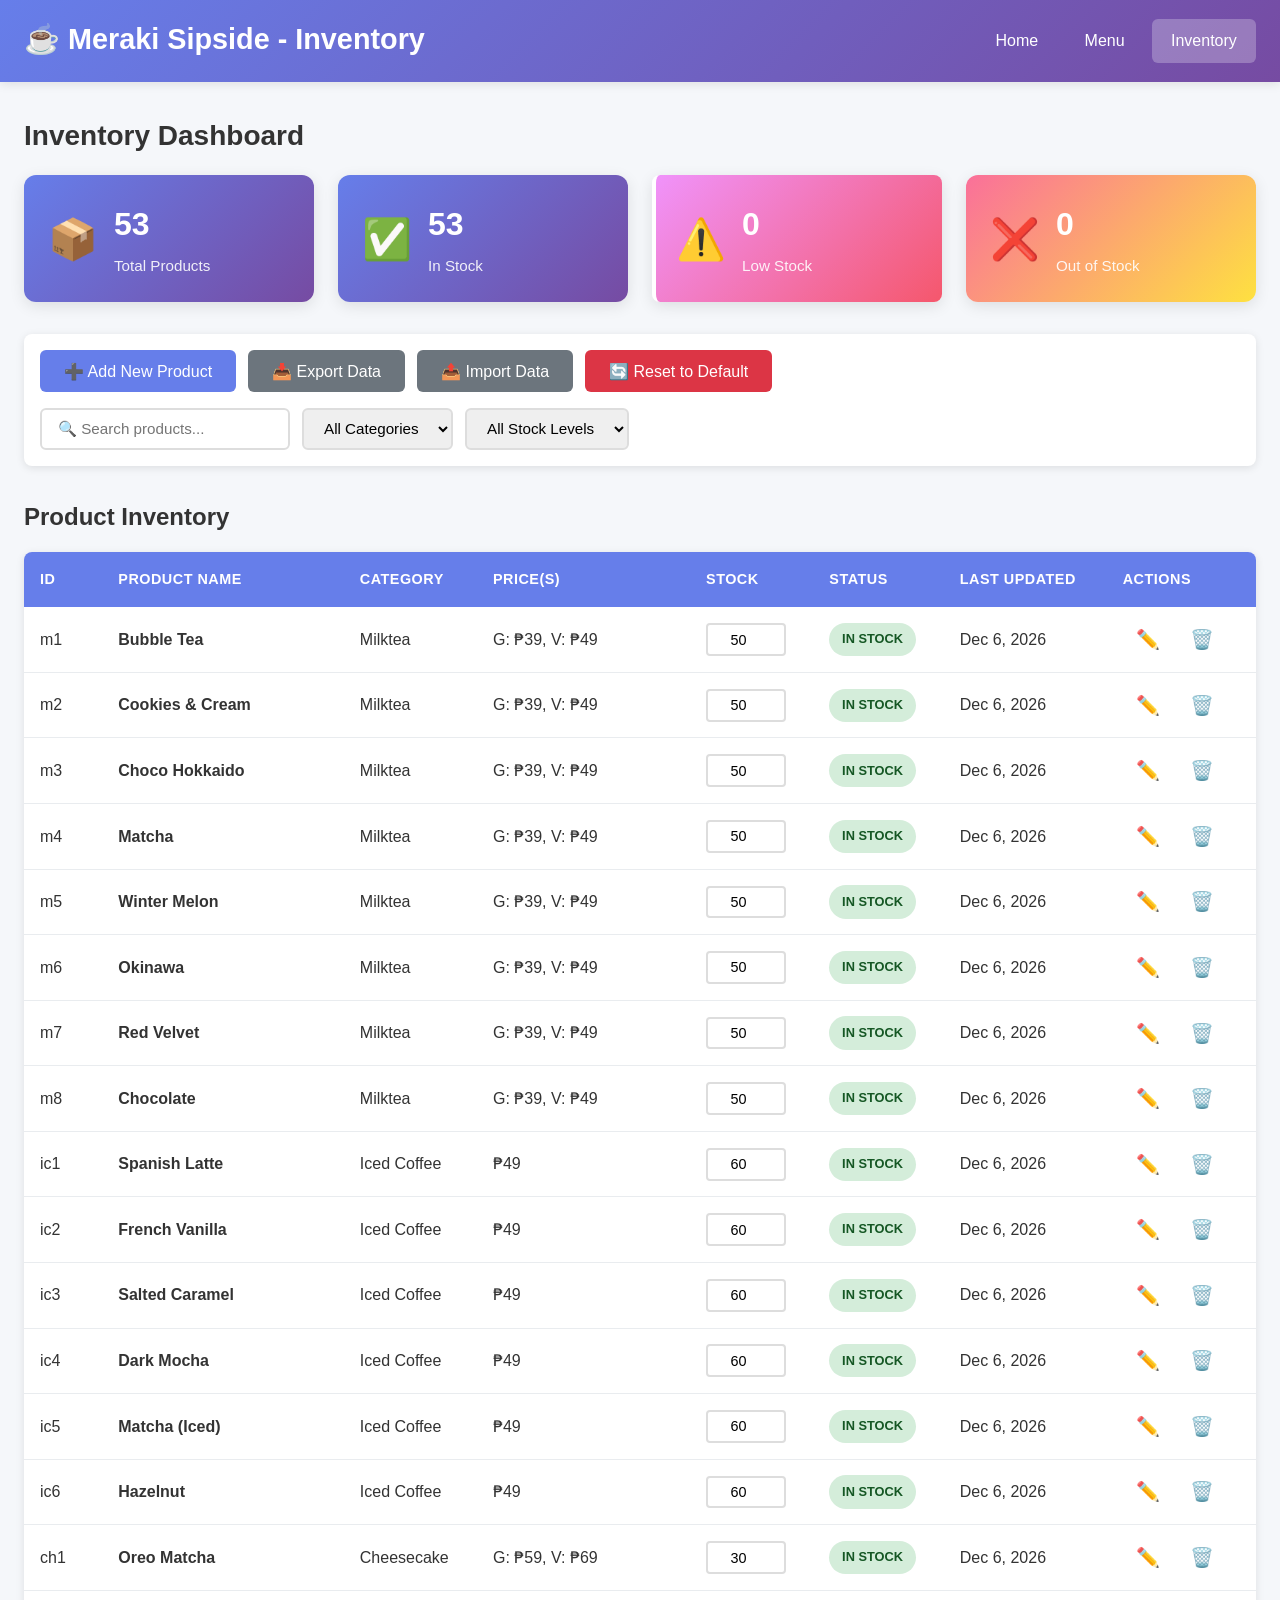
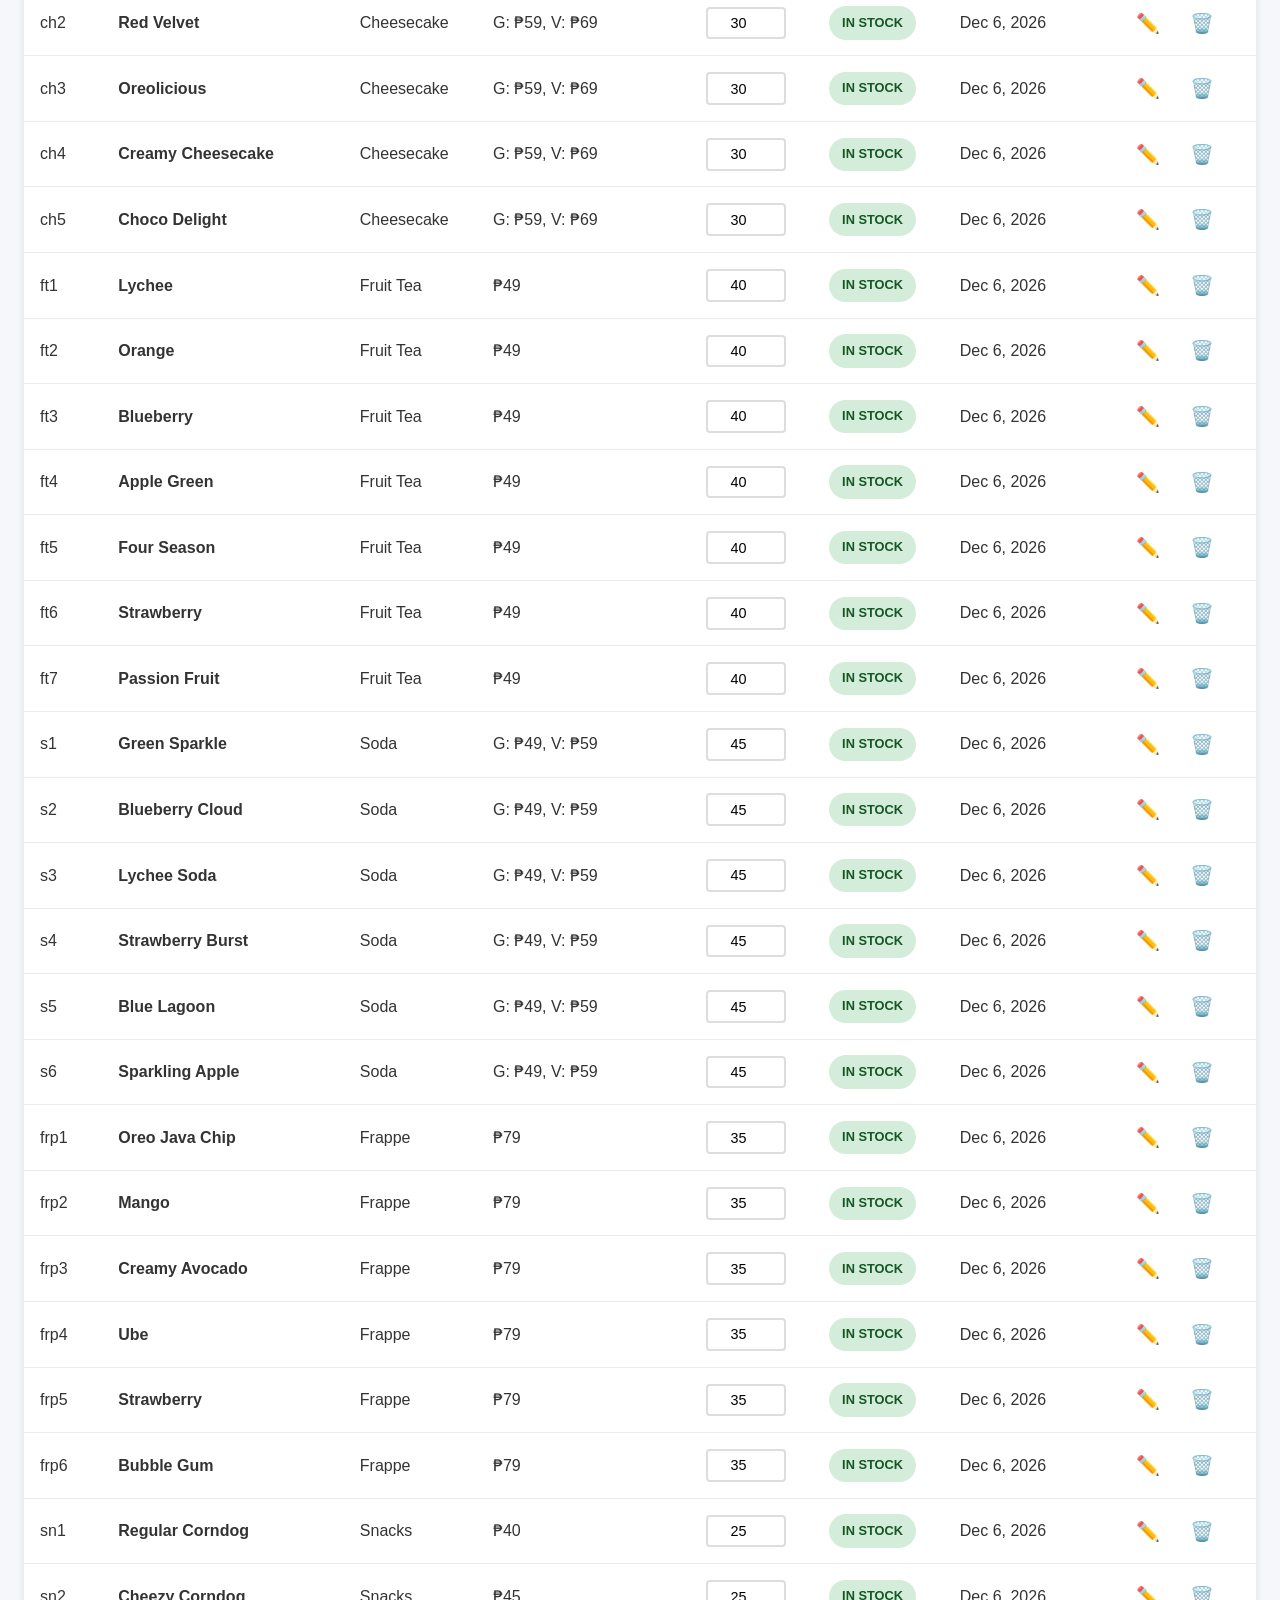
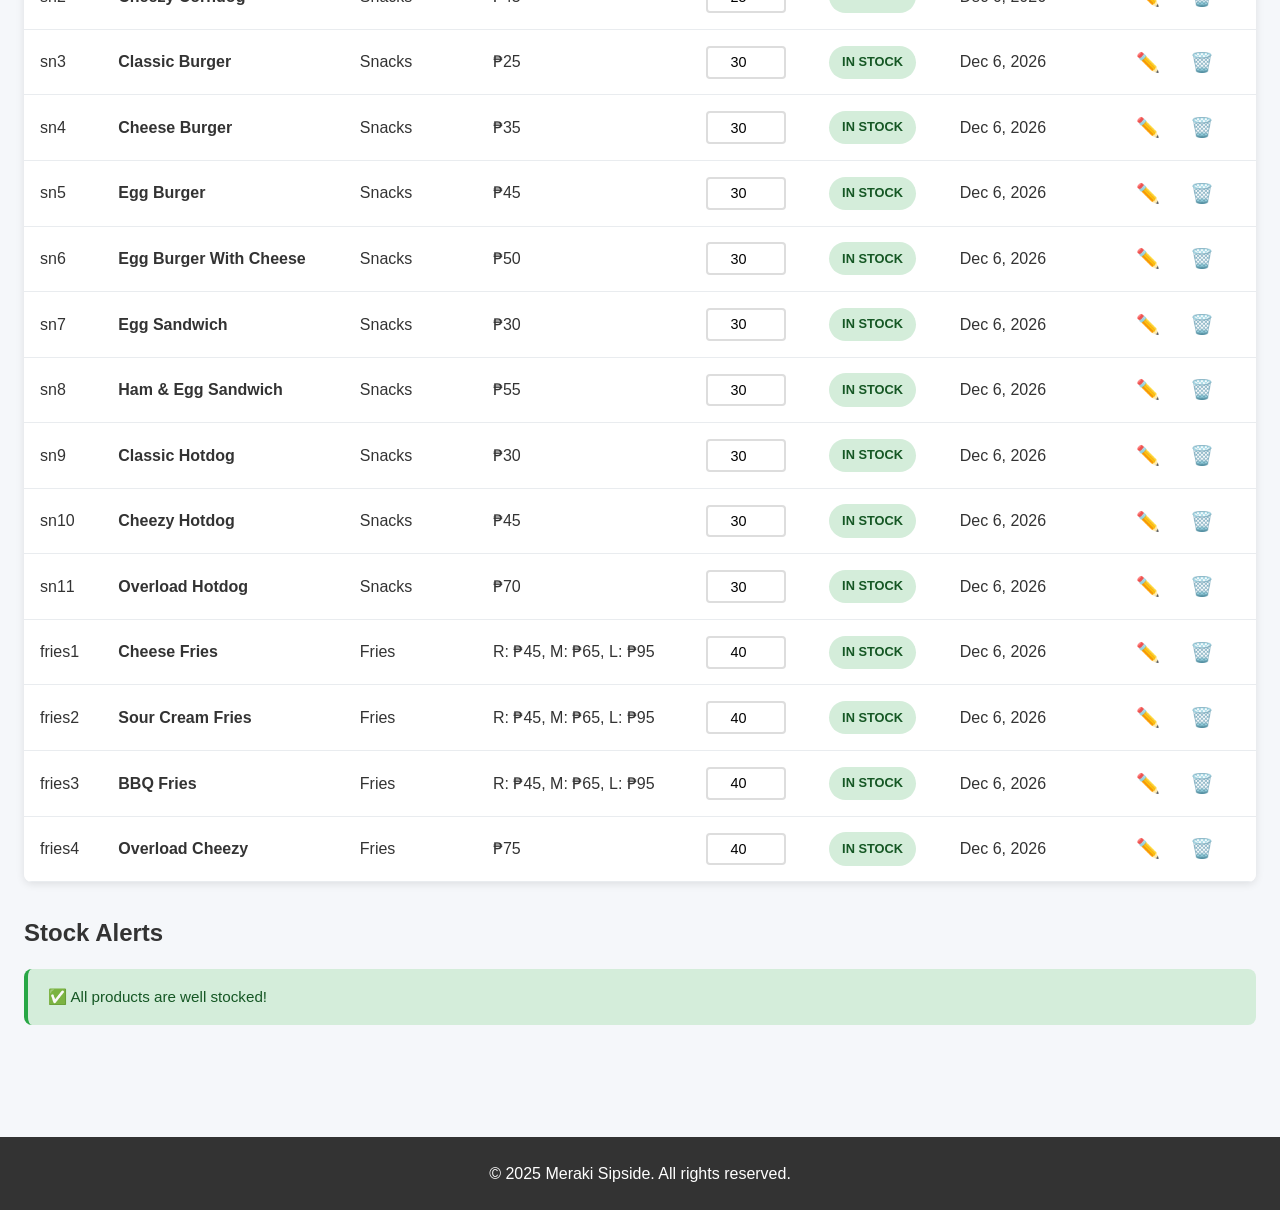
==== inventory.html @ 9d9142d4 "Initial commit: Meraki Sipside Inventory Management System" ====
<!DOCTYPE html>
<html lang="en">
<head>
    <meta charset="UTF-8">
    <meta name="viewport" content="width=device-width, initial-scale=1.0">
    <title>Inventory Management - Meraki Sipside</title>
    <link rel="stylesheet" href="styles.css">
    <script src="inventory.js" defer></script>
</head>
<body>
    <header>
        <div class="header-container">
            <div class="logo">
                <h1>☕ Meraki Sipside - Inventory</h1>
            </div>
            <nav>
                <a href="index.html" class="nav-link">Home</a>
                <a href="menu.html" class="nav-link">Menu</a>
                <a href="inventory.html" class="nav-link active">Inventory</a>
            </nav>
        </div>
    </header>

    <main class="inventory-container">
        <!-- Dashboard Section -->
        <section class="dashboard">
            <h2>Inventory Dashboard</h2>
            <div class="dashboard-cards">
                <div class="dashboard-card">
                    <div class="card-icon">📦</div>
                    <div class="card-content">
                        <h3 id="total-products">0</h3>
                        <p>Total Products</p>
                    </div>
                </div>
                <div class="dashboard-card">
                    <div class="card-icon">✅</div>
                    <div class="card-content">
                        <h3 id="in-stock-products">0</h3>
                        <p>In Stock</p>
                    </div>
                </div>
                <div class="dashboard-card alert">
                    <div class="card-icon">⚠️</div>
                    <div class="card-content">
                        <h3 id="low-stock-products">0</h3>
                        <p>Low Stock</p>
                    </div>
                </div>
                <div class="dashboard-card danger">
                    <div class="card-icon">❌</div>
                    <div class="card-content">
                        <h3 id="out-of-stock-products">0</h3>
                        <p>Out of Stock</p>
                    </div>
                </div>
            </div>
        </section>

        <!-- Controls Section -->
        <section class="controls">
            <div class="controls-left">
                <button id="btn-add-product" class="btn btn-primary">➕ Add New Product</button>
                <button id="btn-export-data" class="btn btn-secondary">📥 Export Data</button>
                <button id="btn-import-data" class="btn btn-secondary">📤 Import Data</button>
                <button id="btn-reset-data" class="btn btn-danger">🔄 Reset to Default</button>
            </div>
            <div class="controls-right">
                <input type="text" id="search-inventory" placeholder="🔍 Search products..." class="search-input">
                <select id="filter-category" class="filter-select">
                    <option value="all">All Categories</option>
                    <option value="Milktea">Milktea</option>
                    <option value="Iced Coffee">Iced Coffee</option>
                    <option value="Cheesecake">Cheesecake</option>
                    <option value="Fruit Tea">Fruit Tea</option>
                    <option value="Soda">Soda</option>
                    <option value="Frappe">Frappe</option>
                    <option value="Snacks">Snacks</option>
                    <option value="Fries">Fries</option>
                </select>
                <select id="filter-stock" class="filter-select">
                    <option value="all">All Stock Levels</option>
                    <option value="in-stock">In Stock</option>
                    <option value="low-stock">Low Stock</option>
                    <option value="out-of-stock">Out of Stock</option>
                </select>
            </div>
        </section>

        <!-- Inventory Table Section -->
        <section class="inventory-section">
            <h2>Product Inventory</h2>
            <div class="table-container">
                <table id="inventory-table" class="inventory-table">
                    <thead>
                        <tr>
                            <th>ID</th>
                            <th>Product Name</th>
                            <th>Category</th>
                            <th>Price(s)</th>
                            <th>Stock</th>
                            <th>Status</th>
                            <th>Last Updated</th>
                            <th>Actions</th>
                        </tr>
                    </thead>
                    <tbody id="inventory-tbody">
                        <!-- Rows will be dynamically generated -->
                    </tbody>
                </table>
            </div>
        </section>

        <!-- Add/Edit Product Modal -->
        <div id="product-modal" class="modal">
            <div class="modal-content">
                <div class="modal-header">
                    <h2 id="modal-title">Add New Product</h2>
                    <button class="modal-close" id="modal-close">&times;</button>
                </div>
                <form id="product-form" class="product-form">
                    <input type="hidden" id="form-product-id">
                    
                    <div class="form-group">
                        <label for="form-product-name">Product Name *</label>
                        <input type="text" id="form-product-name" required placeholder="e.g., Bubble Tea">
                    </div>

                    <div class="form-group">
                        <label for="form-product-category">Category *</label>
                        <select id="form-product-category" required>
                            <option value="">Select Category</option>
                            <option value="Milktea">Milktea</option>
                            <option value="Iced Coffee">Iced Coffee</option>
                            <option value="Cheesecake">Cheesecake</option>
                            <option value="Fruit Tea">Fruit Tea</option>
                            <option value="Soda">Soda</option>
                            <option value="Frappe">Frappe</option>
                            <option value="Snacks">Snacks</option>
                            <option value="Fries">Fries</option>
                        </select>
                    </div>

                    <div class="form-group">
                        <label for="form-product-description">Description</label>
                        <textarea id="form-product-description" rows="3" placeholder="Product description..."></textarea>
                    </div>

                    <div class="form-group">
                        <label>
                            <input type="checkbox" id="form-has-sizes"> 
                            Product has multiple sizes
                        </label>
                    </div>

                    <!-- Single Price -->
                    <div id="single-price-section" class="form-group">
                        <label for="form-product-price">Price (₱) *</label>
                        <input type="number" id="form-product-price" min="0" step="0.01" placeholder="49.00">
                    </div>

                    <!-- Multiple Sizes/Prices -->
                    <div id="sizes-section" style="display: none;">
                        <div class="form-group">
                            <label>Size Variants and Prices</label>
                            <div id="sizes-container">
                                <!-- Size inputs will be added dynamically -->
                            </div>
                            <button type="button" id="btn-add-size" class="btn btn-small">+ Add Size</button>
                        </div>
                    </div>

                    <div class="form-group">
                        <label for="form-product-stock">Stock Quantity *</label>
                        <input type="number" id="form-product-stock" min="0" required placeholder="100">
                    </div>

                    <div class="form-group">
                        <label for="form-product-low-stock">Low Stock Threshold</label>
                        <input type="number" id="form-product-low-stock" min="0" value="10" placeholder="10">
                    </div>

                    <div class="form-actions">
                        <button type="button" class="btn btn-secondary" id="btn-cancel-form">Cancel</button>
                        <button type="submit" class="btn btn-primary">Save Product</button>
                    </div>
                </form>
            </div>
        </div>

        <!-- Stock Alert Section -->
        <section class="alerts-section">
            <h2>Stock Alerts</h2>
            <div id="alerts-container" class="alerts-container">
                <!-- Alerts will be dynamically generated -->
            </div>
        </section>

    </main>

    <footer>
        <p>&copy; 2025 Meraki Sipside. All rights reserved.</p>
    </footer>
</body>
</html>
---- styles.css ----
/* Meraki Sipside - Main Styles */

* {
    margin: 0;
    padding: 0;
    box-sizing: border-box;
}

body {
    font-family: 'Segoe UI', Tahoma, Geneva, Verdana, sans-serif;
    line-height: 1.6;
    color: #333;
    background: #f5f7fa;
}

/* Header Styles */
header {
    background: linear-gradient(135deg, #667eea 0%, #764ba2 100%);
    color: white;
    padding: 1rem 0;
    box-shadow: 0 2px 10px rgba(0,0,0,0.1);
}

.header-container {
    max-width: 1400px;
    margin: 0 auto;
    padding: 0 1.5rem;
    display: flex;
    justify-content: space-between;
    align-items: center;
    flex-wrap: wrap;
    gap: 1rem;
}

.logo h1 {
    font-size: 1.8rem;
    margin-bottom: 0.25rem;
}

.logo p {
    font-size: 0.9rem;
    opacity: 0.9;
}

nav {
    display: flex;
    gap: 0.5rem;
}

.nav-link {
    color: white;
    text-decoration: none;
    padding: 0.6rem 1.2rem;
    border-radius: 6px;
    transition: background 0.2s;
    font-weight: 500;
}

.nav-link:hover {
    background: rgba(255,255,255,0.15);
}

.nav-link.active {
    background: rgba(255,255,255,0.25);
}

/* Landing Page Styles */
.landing-container {
    max-width: 1400px;
    margin: 0 auto;
    padding: 2rem 1.5rem;
}

.hero {
    text-align: center;
    padding: 3rem 1rem;
    background: white;
    border-radius: 12px;
    box-shadow: 0 2px 10px rgba(0,0,0,0.1);
    margin-bottom: 3rem;
}

.hero h2 {
    font-size: 2.5rem;
    color: #667eea;
    margin-bottom: 1rem;
}

.hero p {
    font-size: 1.2rem;
    color: #666;
}

.features {
    display: grid;
    grid-template-columns: repeat(auto-fit, minmax(300px, 1fr));
    gap: 2rem;
    margin-bottom: 3rem;
}

.feature-card {
    background: white;
    padding: 2rem;
    border-radius: 12px;
    box-shadow: 0 2px 10px rgba(0,0,0,0.1);
    text-align: center;
    transition: transform 0.2s, box-shadow 0.2s;
}

.feature-card:hover {
    transform: translateY(-5px);
    box-shadow: 0 5px 20px rgba(0,0,0,0.15);
}

.feature-icon {
    font-size: 3rem;
    margin-bottom: 1rem;
}

.feature-card h3 {
    font-size: 1.5rem;
    color: #333;
    margin-bottom: 1rem;
}

.feature-card p {
    color: #666;
    margin-bottom: 1.5rem;
}

.info-section {
    background: white;
    padding: 3rem 2rem;
    border-radius: 12px;
    box-shadow: 0 2px 10px rgba(0,0,0,0.1);
}

.info-section h2 {
    text-align: center;
    font-size: 2rem;
    color: #333;
    margin-bottom: 2rem;
}

.info-grid {
    display: grid;
    grid-template-columns: repeat(auto-fit, minmax(250px, 1fr));
    gap: 2rem;
}

.info-item {
    text-align: center;
}

.info-item h4 {
    font-size: 1.2rem;
    color: #667eea;
    margin-bottom: 0.5rem;
}

.info-item p {
    color: #666;
}

/* Button Styles */
.btn {
    display: inline-block;
    padding: 0.7rem 1.5rem;
    border: none;
    border-radius: 6px;
    font-size: 1rem;
    font-weight: 500;
    cursor: pointer;
    transition: all 0.2s;
    text-decoration: none;
    text-align: center;
}

.btn-primary {
    background: #667eea;
    color: white;
}

.btn-primary:hover {
    background: #5568d3;
    transform: translateY(-2px);
}

.btn-secondary {
    background: #6c757d;
    color: white;
}

.btn-secondary:hover {
    background: #5a6268;
}

.btn-danger {
    background: #dc3545;
    color: white;
}

.btn-danger:hover {
    background: #c82333;
}

.btn-small {
    padding: 0.4rem 0.8rem;
    font-size: 0.85rem;
}

/* Inventory Page Styles */
.inventory-container {
    max-width: 1400px;
    margin: 0 auto;
    padding: 2rem 1.5rem;
}

/* Dashboard Section */
.dashboard {
    margin-bottom: 2rem;
}

.dashboard h2 {
    margin-bottom: 1rem;
    color: #333;
    font-size: 1.75rem;
}

.dashboard-cards {
    display: grid;
    grid-template-columns: repeat(auto-fit, minmax(240px, 1fr));
    gap: 1.5rem;
    margin-bottom: 2rem;
}

.dashboard-card {
    background: linear-gradient(135deg, #667eea 0%, #764ba2 100%);
    border-radius: 12px;
    padding: 1.5rem;
    color: white;
    display: flex;
    align-items: center;
    gap: 1rem;
    box-shadow: 0 4px 15px rgba(0, 0, 0, 0.1);
    transition: transform 0.2s, box-shadow 0.2s;
}

.dashboard-card:hover {
    transform: translateY(-4px);
    box-shadow: 0 6px 20px rgba(0, 0, 0, 0.15);
}

.dashboard-card.alert {
    background: linear-gradient(135deg, #f093fb 0%, #f5576c 100%);
}

.dashboard-card.danger {
    background: linear-gradient(135deg, #fa709a 0%, #fee140 100%);
}

.card-icon {
    font-size: 2.5rem;
}

.card-content h3 {
    margin: 0;
    font-size: 2rem;
    font-weight: 700;
}

.card-content p {
    margin: 0.25rem 0 0;
    opacity: 0.9;
    font-size: 0.95rem;
}

/* Controls Section */
.controls {
    display: flex;
    justify-content: space-between;
    align-items: center;
    flex-wrap: wrap;
    gap: 1rem;
    margin-bottom: 2rem;
    padding: 1rem;
    background: white;
    border-radius: 8px;
    box-shadow: 0 2px 8px rgba(0,0,0,0.1);
}

.controls-left,
.controls-right {
    display: flex;
    gap: 0.75rem;
    flex-wrap: wrap;
}

.search-input,
.filter-select {
    padding: 0.6rem 1rem;
    border: 2px solid #ddd;
    border-radius: 6px;
    font-size: 0.95rem;
    transition: border-color 0.2s;
}

.search-input:focus,
.filter-select:focus {
    outline: none;
    border-color: #667eea;
}

.search-input {
    min-width: 250px;
}

/* Inventory Table Section */
.inventory-section {
    margin-bottom: 2rem;
}

.inventory-section h2 {
    margin-bottom: 1rem;
    color: #333;
    font-size: 1.5rem;
}

.table-container {
    overflow-x: auto;
    background: white;
    border-radius: 8px;
    box-shadow: 0 2px 8px rgba(0, 0, 0, 0.1);
}

.inventory-table {
    width: 100%;
    border-collapse: collapse;
    min-width: 900px;
}

.inventory-table thead {
    background: #667eea;
    color: white;
}

.inventory-table th {
    padding: 1rem;
    text-align: left;
    font-weight: 600;
    font-size: 0.9rem;
    text-transform: uppercase;
    letter-spacing: 0.5px;
}

.inventory-table td {
    padding: 0.9rem 1rem;
    border-bottom: 1px solid #e9ecef;
}

.inventory-table tbody tr:hover {
    background: #f8f9fa;
}

.inventory-table tbody tr.out-of-stock {
    background: #ffebee;
}

.inventory-table tbody tr.low-stock {
    background: #fff3e0;
}

.inventory-table tbody tr.in-stock {
    background: white;
}

.stock-input {
    width: 80px;
    padding: 0.4rem 0.6rem;
    border: 2px solid #ddd;
    border-radius: 4px;
    font-size: 0.9rem;
    text-align: center;
}

.stock-input:focus {
    outline: none;
    border-color: #667eea;
}

.badge {
    display: inline-block;
    padding: 0.4rem 0.8rem;
    border-radius: 20px;
    font-size: 0.8rem;
    font-weight: 600;
    text-transform: uppercase;
}

.badge-success {
    background: #d4edda;
    color: #155724;
}

.badge-warning {
    background: #fff3cd;
    color: #856404;
}

.badge-danger {
    background: #f8d7da;
    color: #721c24;
}

.btn-action {
    padding: 0.4rem 0.6rem;
    margin: 0 0.2rem;
    border: none;
    background: transparent;
    font-size: 1.2rem;
    cursor: pointer;
    border-radius: 4px;
    transition: background 0.2s;
}

.btn-action:hover {
    background: #e9ecef;
}

.btn-edit:hover {
    background: #cfe2ff;
}

.btn-delete:hover {
    background: #f8d7da;
}

/* Modal Styles */
.modal {
    display: none;
    position: fixed;
    z-index: 1000;
    left: 0;
    top: 0;
    width: 100%;
    height: 100%;
    background: rgba(0, 0, 0, 0.5);
    align-items: center;
    justify-content: center;
    animation: fadeIn 0.2s;
}

@keyframes fadeIn {
    from { opacity: 0; }
    to { opacity: 1; }
}

.modal-content {
    background: white;
    border-radius: 12px;
    max-width: 600px;
    width: 90%;
    max-height: 90vh;
    overflow-y: auto;
    box-shadow: 0 10px 40px rgba(0, 0, 0, 0.2);
    animation: slideUp 0.3s;
}

@keyframes slideUp {
    from { 
        transform: translateY(50px);
        opacity: 0;
    }
    to { 
        transform: translateY(0);
        opacity: 1;
    }
}

.modal-header {
    display: flex;
    justify-content: space-between;
    align-items: center;
    padding: 1.5rem;
    border-bottom: 2px solid #e9ecef;
}

.modal-header h2 {
    margin: 0;
    color: #333;
    font-size: 1.5rem;
}

.modal-close {
    background: none;
    border: none;
    font-size: 2rem;
    color: #999;
    cursor: pointer;
    line-height: 1;
    transition: color 0.2s;
}

.modal-close:hover {
    color: #333;
}

/* Product Form */
.product-form {
    padding: 1.5rem;
}

.form-group {
    margin-bottom: 1.5rem;
}

.form-group label {
    display: block;
    margin-bottom: 0.5rem;
    font-weight: 600;
    color: #333;
}

.form-group input[type="text"],
.form-group input[type="number"],
.form-group select,
.form-group textarea {
    width: 100%;
    padding: 0.7rem;
    border: 2px solid #ddd;
    border-radius: 6px;
    font-size: 0.95rem;
    transition: border-color 0.2s;
}

.form-group input:focus,
.form-group select:focus,
.form-group textarea:focus {
    outline: none;
    border-color: #667eea;
}

.form-group textarea {
    resize: vertical;
    font-family: inherit;
}

.form-group input[type="checkbox"] {
    margin-right: 0.5rem;
    width: auto;
}

/* Sizes Section */
#sizes-container {
    margin-bottom: 1rem;
}

.size-input-group {
    display: flex;
    gap: 0.5rem;
    margin-bottom: 0.75rem;
    align-items: center;
}

.size-input-group input {
    flex: 1;
    padding: 0.6rem;
    border: 2px solid #ddd;
    border-radius: 6px;
}

.size-input-group .size-name {
    max-width: 120px;
}

.btn-remove-size {
    padding: 0.6rem;
    background: #dc3545;
    color: white;
    border: none;
    border-radius: 6px;
    cursor: pointer;
    font-size: 1rem;
    transition: background 0.2s;
}

.btn-remove-size:hover {
    background: #c82333;
}

/* Form Actions */
.form-actions {
    display: flex;
    justify-content: flex-end;
    gap: 0.75rem;
    margin-top: 2rem;
    padding-top: 1.5rem;
    border-top: 2px solid #e9ecef;
}

/* Alerts Section */
.alerts-section {
    margin-bottom: 2rem;
}

.alerts-section h2 {
    margin-bottom: 1rem;
    color: #333;
    font-size: 1.5rem;
}

.alerts-container {
    display: flex;
    flex-direction: column;
    gap: 0.75rem;
}

.alert {
    padding: 1rem 1.25rem;
    border-radius: 8px;
    font-size: 0.95rem;
    border-left: 4px solid;
}

.alert-success {
    background: #d4edda;
    color: #155724;
    border-left-color: #28a745;
}

.alert-warning {
    background: #fff3cd;
    color: #856404;
    border-left-color: #ffc107;
}

.alert-danger {
    background: #f8d7da;
    color: #721c24;
    border-left-color: #dc3545;
}

.alert strong {
    font-weight: 700;
}

/* Menu Page Styles */
.menu-container {
    max-width: 1400px;
    margin: 0 auto;
    padding: 2rem 1.5rem;
}

.menu-header {
    text-align: center;
    margin-bottom: 2rem;
}

.menu-header h2 {
    font-size: 2rem;
    color: #333;
    margin-bottom: 0.5rem;
}

.category-filter {
    display: flex;
    justify-content: center;
    flex-wrap: wrap;
    gap: 0.75rem;
    margin-bottom: 2rem;
    padding: 1rem;
    background: white;
    border-radius: 8px;
    box-shadow: 0 2px 8px rgba(0,0,0,0.1);
}

.category-btn {
    padding: 0.6rem 1.2rem;
    border: 2px solid #667eea;
    background: white;
    color: #667eea;
    border-radius: 6px;
    font-size: 0.95rem;
    font-weight: 500;
    cursor: pointer;
    transition: all 0.2s;
}

.category-btn:hover {
    background: #667eea;
    color: white;
}

.category-btn.active {
    background: #667eea;
    color: white;
}

.menu-grid {
    display: grid;
    grid-template-columns: repeat(auto-fill, minmax(280px, 1fr));
    gap: 1.5rem;
}

.menu-item {
    background: white;
    border-radius: 12px;
    padding: 1.5rem;
    box-shadow: 0 2px 10px rgba(0,0,0,0.1);
    transition: transform 0.2s, box-shadow 0.2s;
}

.menu-item:hover {
    transform: translateY(-5px);
    box-shadow: 0 5px 20px rgba(0,0,0,0.15);
}

.menu-item h3 {
    font-size: 1.3rem;
    color: #333;
    margin-bottom: 0.5rem;
}

.menu-item .category {
    display: inline-block;
    padding: 0.3rem 0.8rem;
    background: #e9ecef;
    color: #666;
    border-radius: 20px;
    font-size: 0.8rem;
    margin-bottom: 0.75rem;
}

.menu-item p {
    color: #666;
    margin-bottom: 1rem;
    min-height: 3em;
}

.menu-item .price {
    font-size: 1.2rem;
    font-weight: 700;
    color: #667eea;
    margin-bottom: 0.5rem;
}

.menu-item .stock-status {
    font-size: 0.9rem;
    margin-bottom: 0.75rem;
}

.stock-status.in-stock {
    color: #28a745;
}

.stock-status.low-stock {
    color: #ffc107;
}

.stock-status.out-of-stock {
    color: #dc3545;
}

/* Footer */
footer {
    background: #333;
    color: white;
    text-align: center;
    padding: 1.5rem;
    margin-top: 3rem;
}

/* Toast Notification */
.toast {
    animation: slideInRight 0.3s ease-out;
}

@keyframes slideInRight {
    from {
        transform: translateX(100%);
        opacity: 0;
    }
    to {
        transform: translateX(0);
        opacity: 1;
    }
}

/* Responsive Design */
@media (max-width: 768px) {
    .header-container {
        flex-direction: column;
        text-align: center;
    }

    nav {
        width: 100%;
        justify-content: center;
    }

    .hero h2 {
        font-size: 2rem;
    }

    .features {
        grid-template-columns: 1fr;
    }

    .dashboard-cards {
        grid-template-columns: 1fr;
    }

    .controls {
        flex-direction: column;
        align-items: stretch;
    }

    .controls-left,
    .controls-right {
        flex-direction: column;
        width: 100%;
    }

    .search-input {
        min-width: 100%;
    }

    .modal-content {
        width: 95%;
        margin: 1rem;
    }

    .size-input-group {
        flex-wrap: wrap;
    }

    .size-input-group .size-name,
    .size-input-group .size-price {
        min-width: calc(50% - 0.25rem);
    }

    .form-actions {
        flex-direction: column;
    }

    .form-actions .btn {
        width: 100%;
    }

    .menu-grid {
        grid-template-columns: 1fr;
    }
}

/* Print Styles */
@media print {
    .controls,
    .form-actions,
    .btn-action,
    .modal,
    nav,
    footer {
        display: none !important;
    }

    .inventory-table {
        page-break-inside: avoid;
    }
}
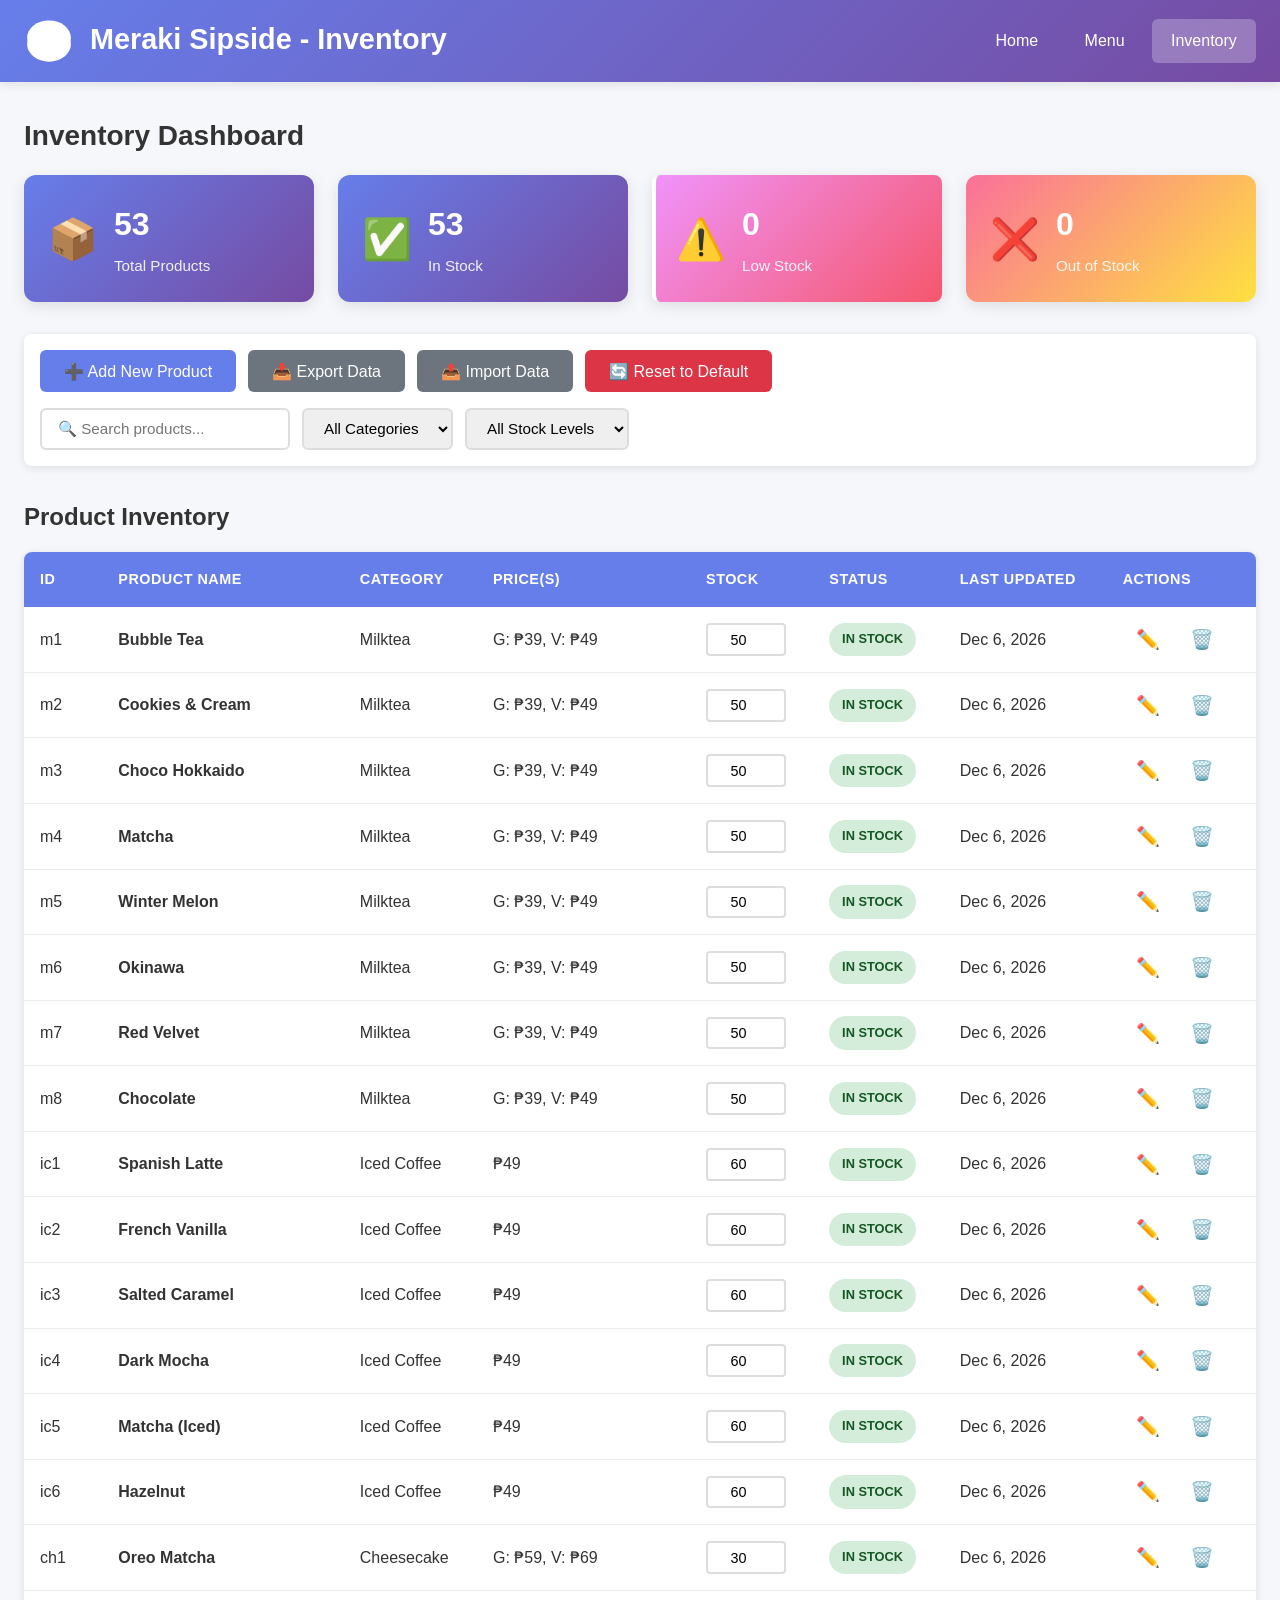
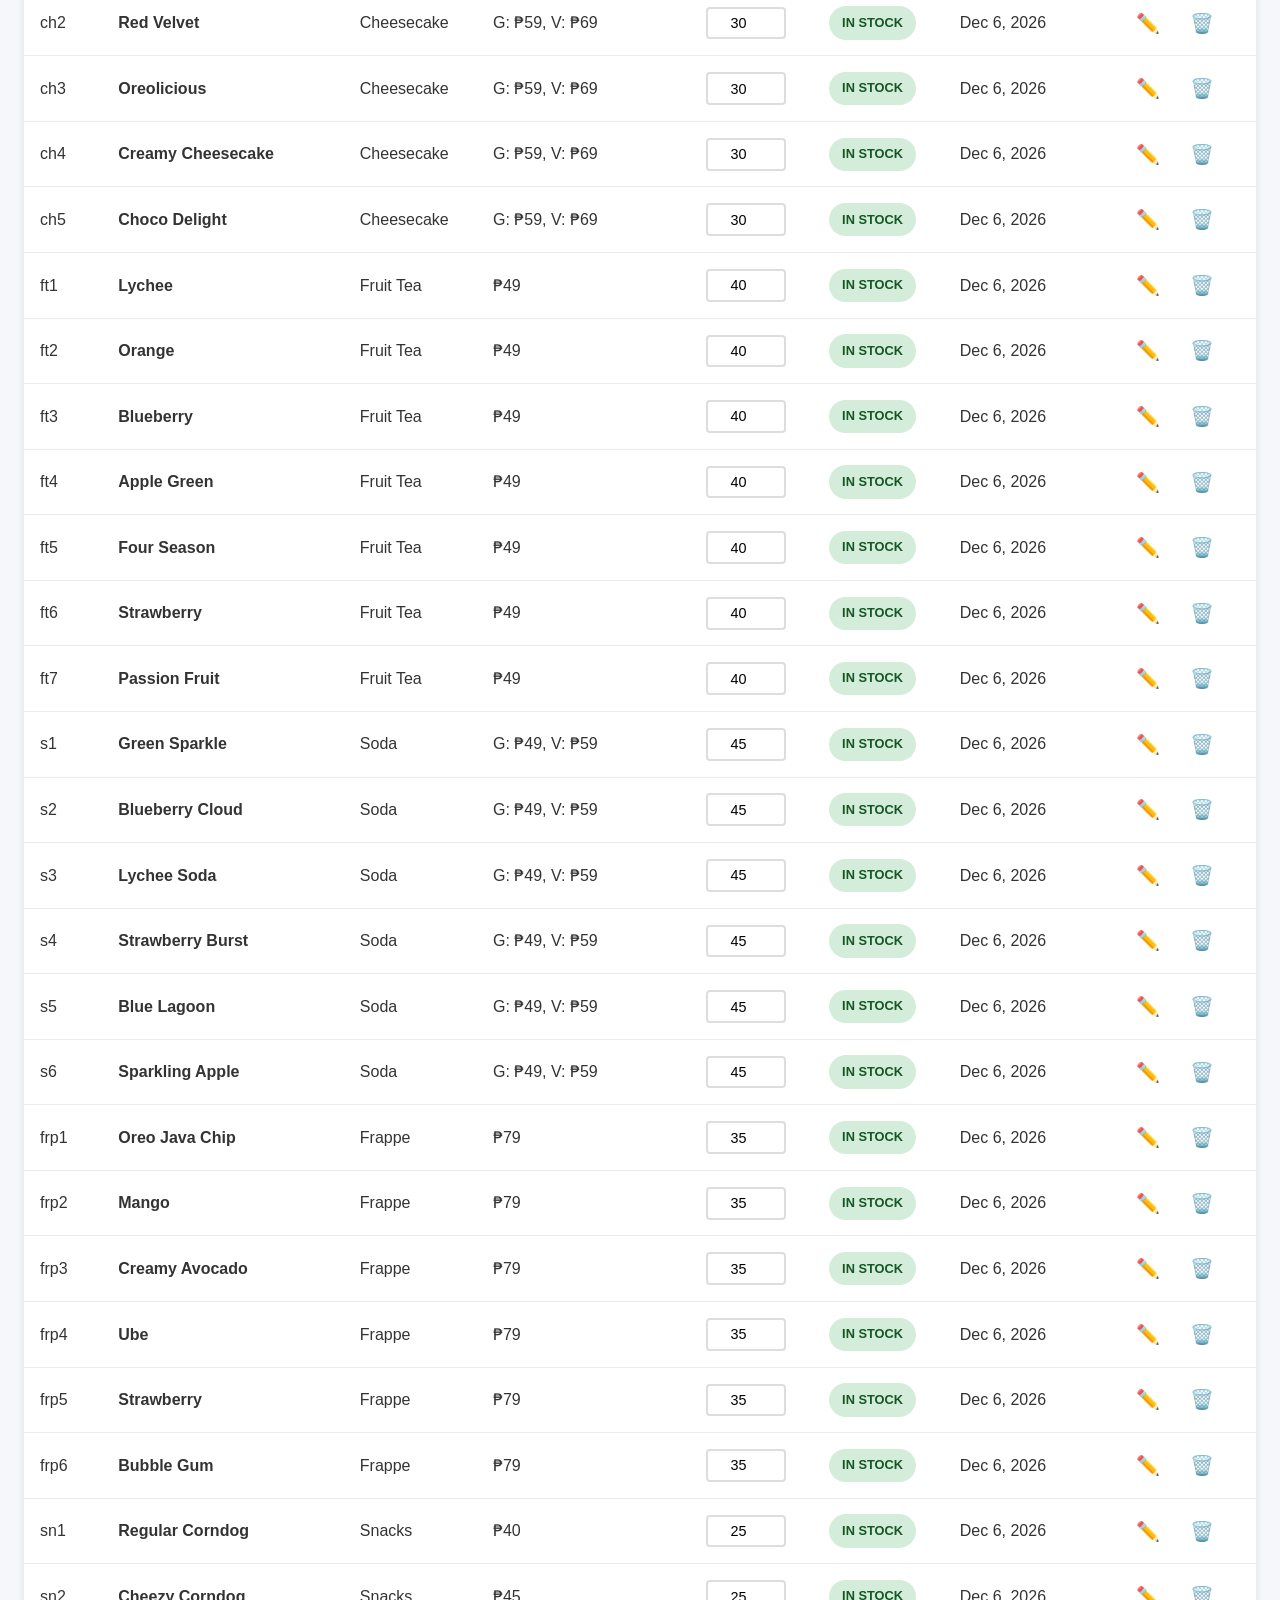
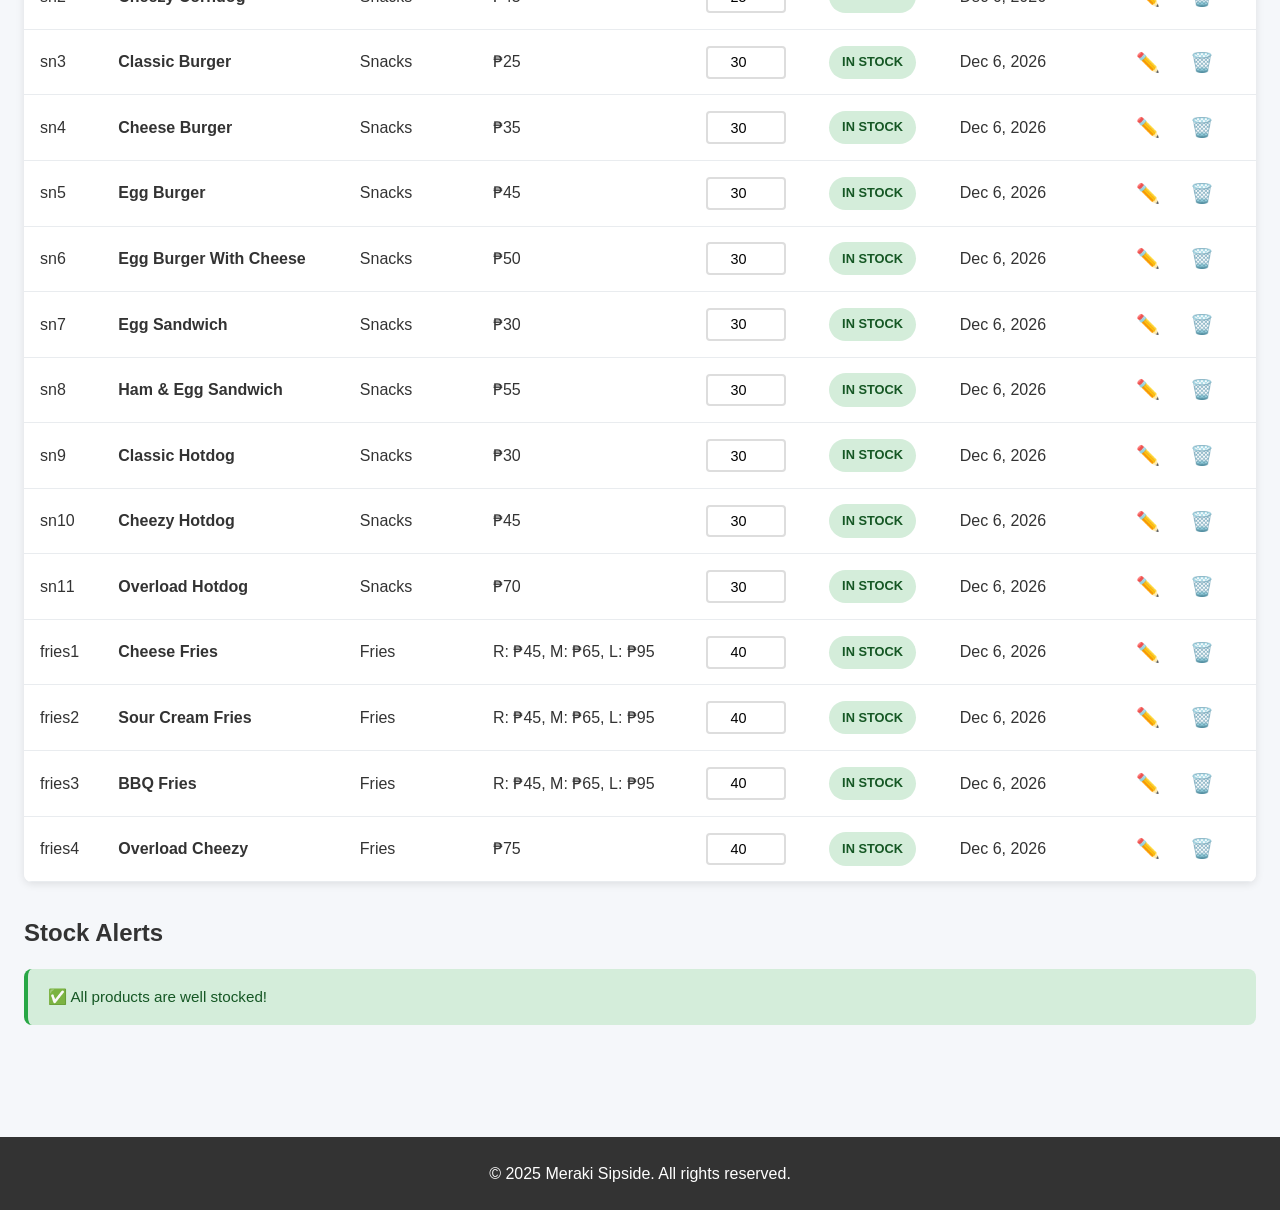
==== commit 2094df62: "Replace coffee emoji with Meraki logo image" ====
--- a/inventory.html
+++ b/inventory.html
@@ -11,7 +11,8 @@
     <header>
         <div class="header-container">
             <div class="logo">
-                <h1>☕ Meraki Sipside - Inventory</h1>
+                <img src="assets/meraki-logo.svg" alt="Meraki Sipside" class="logo-img">
+                <h1>Meraki Sipside - Inventory</h1>
             </div>
             <nav>
                 <a href="index.html" class="nav-link">Home</a>
--- a/styles.css
+++ b/styles.css
@@ -30,6 +30,19 @@
     align-items: center;
     flex-wrap: wrap;
     gap: 1rem;
+}
+
+.logo {
+    display: flex;
+    align-items: center;
+    gap: 1rem;
+}
+
+.logo-img {
+    width: 50px;
+    height: 50px;
+    object-fit: contain;
+    filter: brightness(0) invert(1);
 }
 
 .logo h1 {
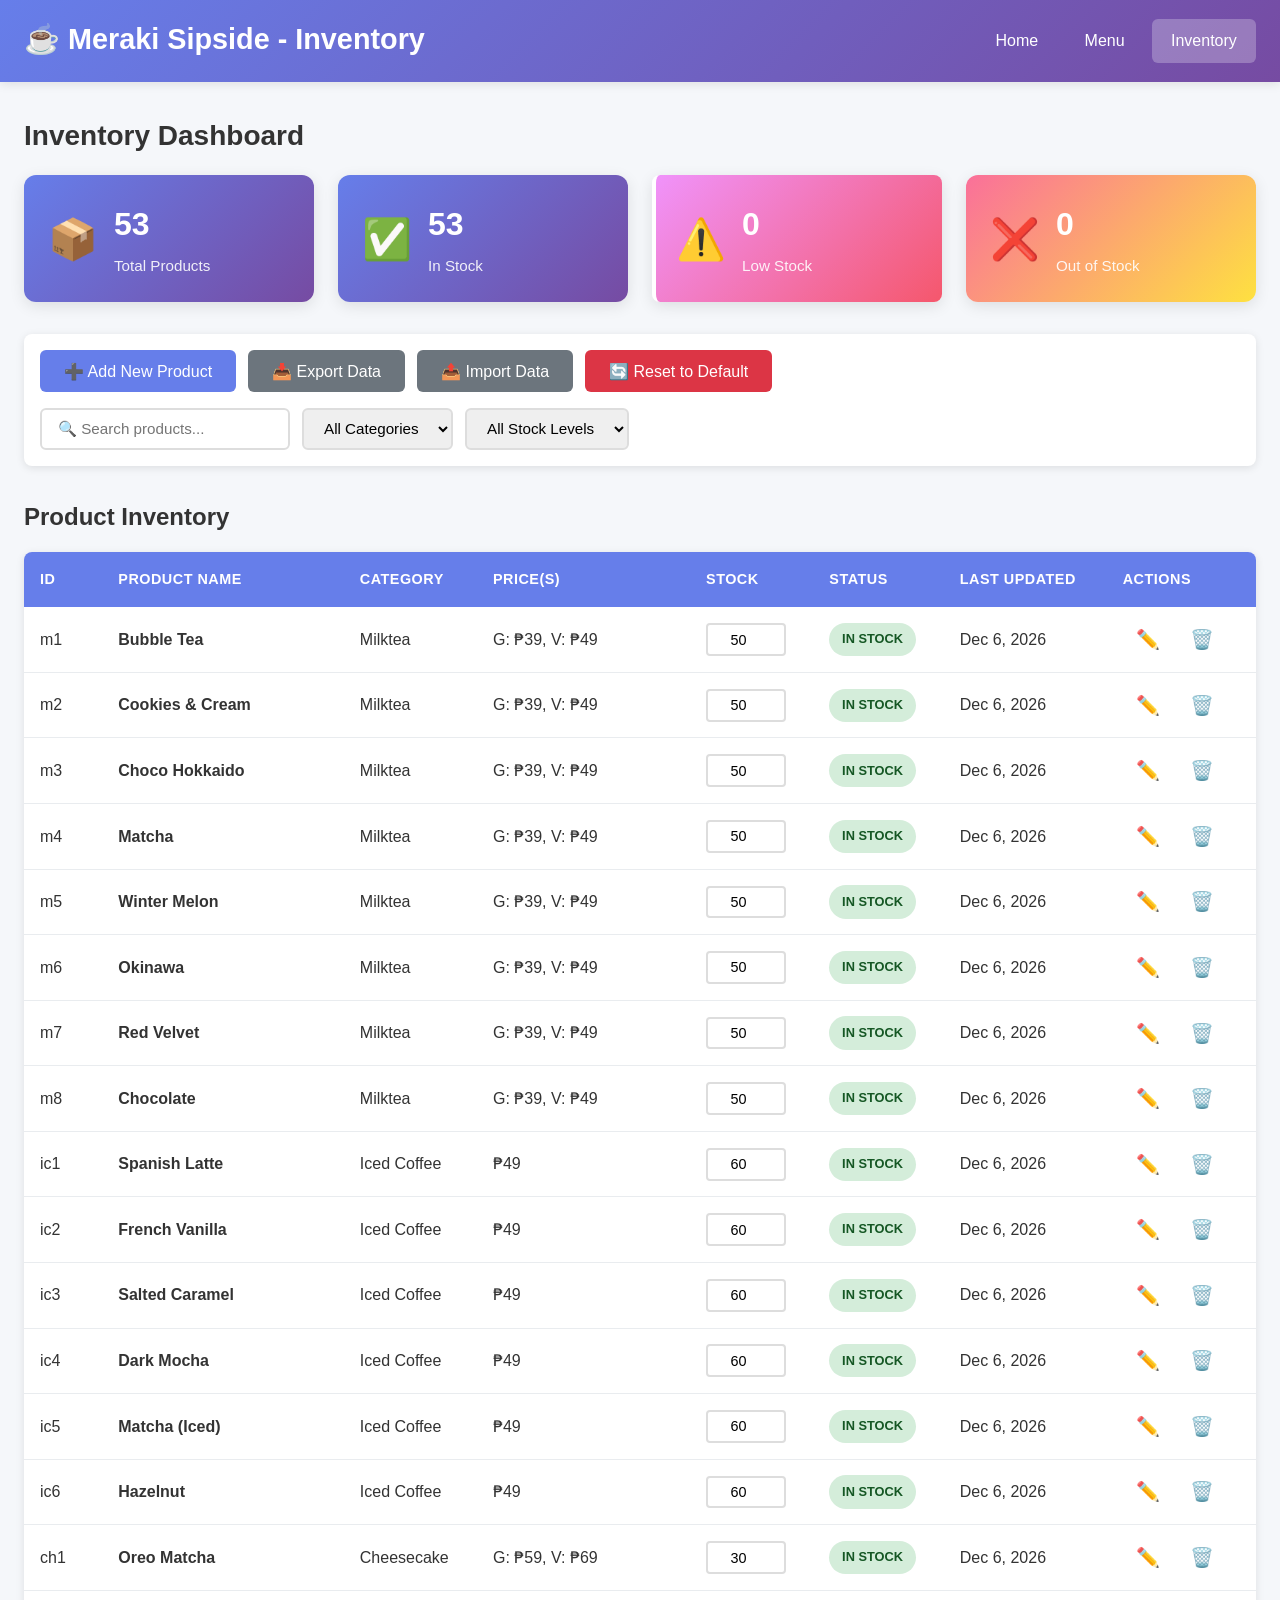
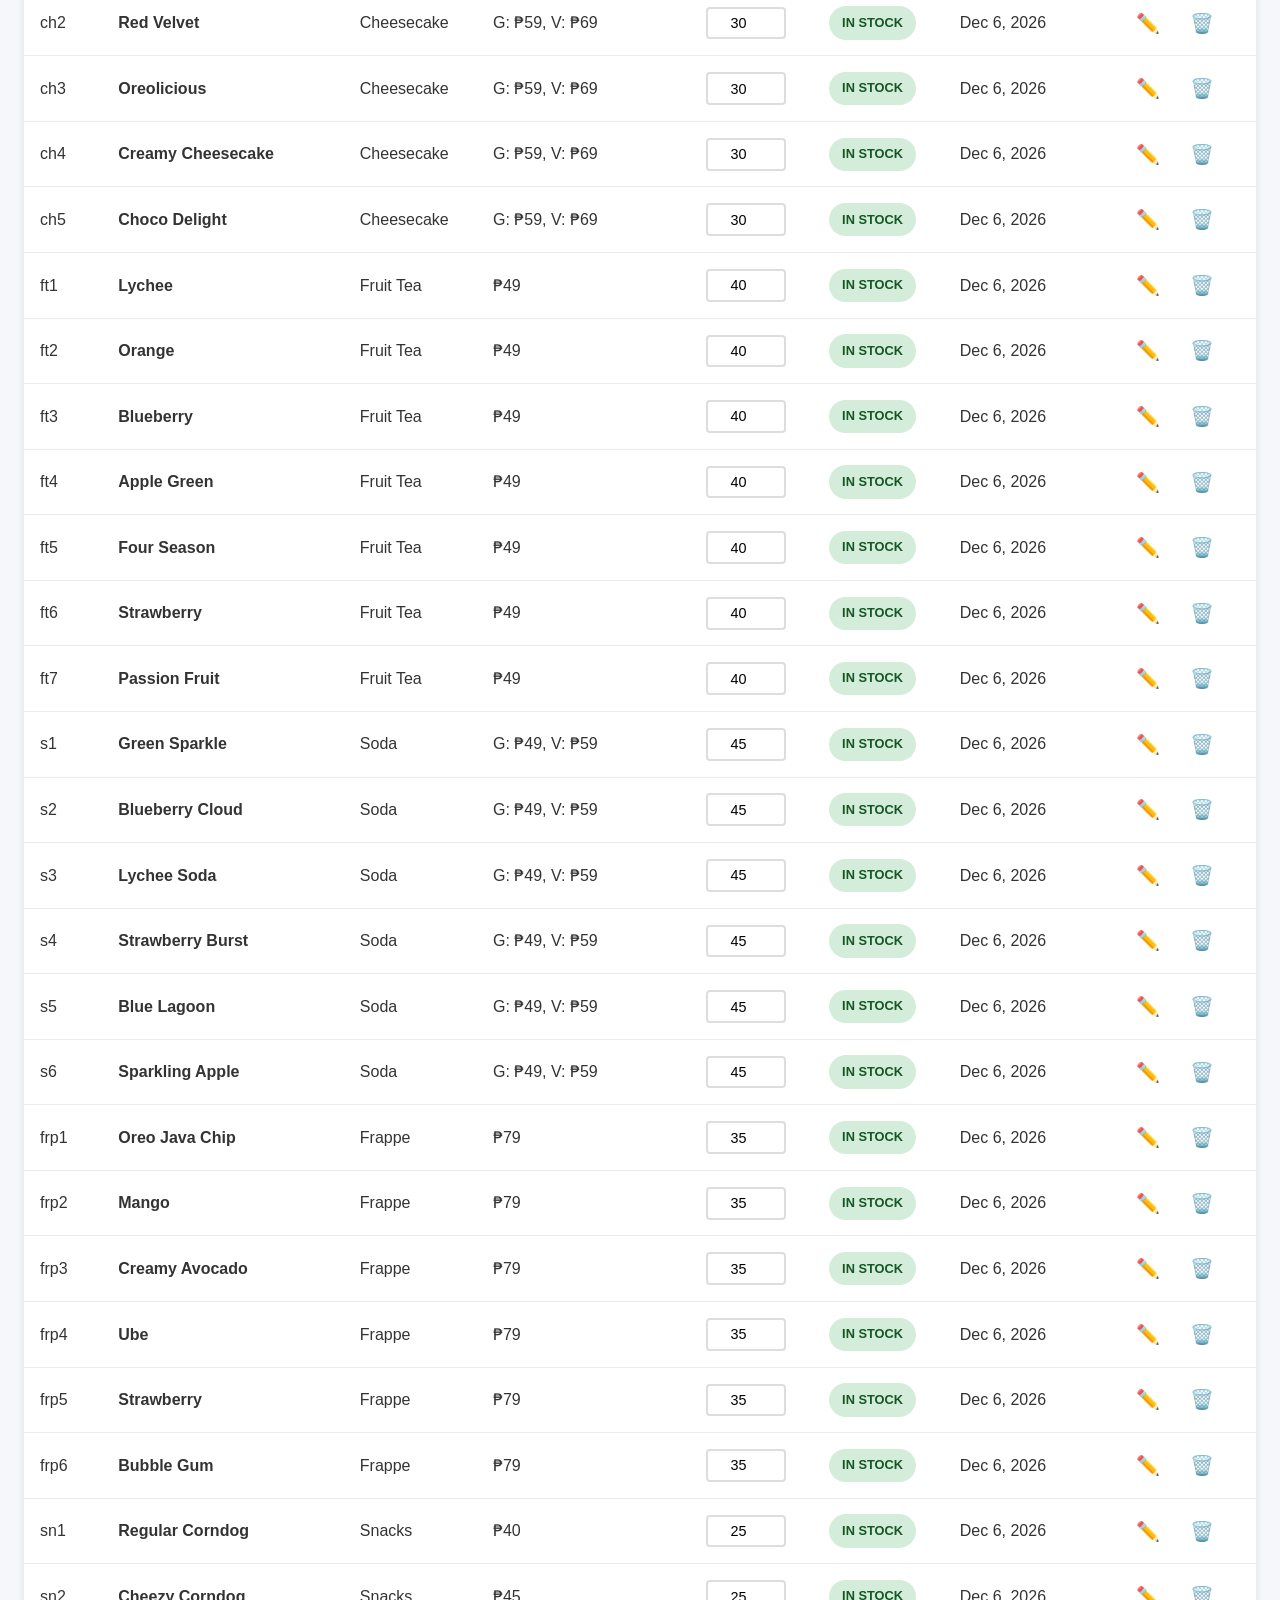
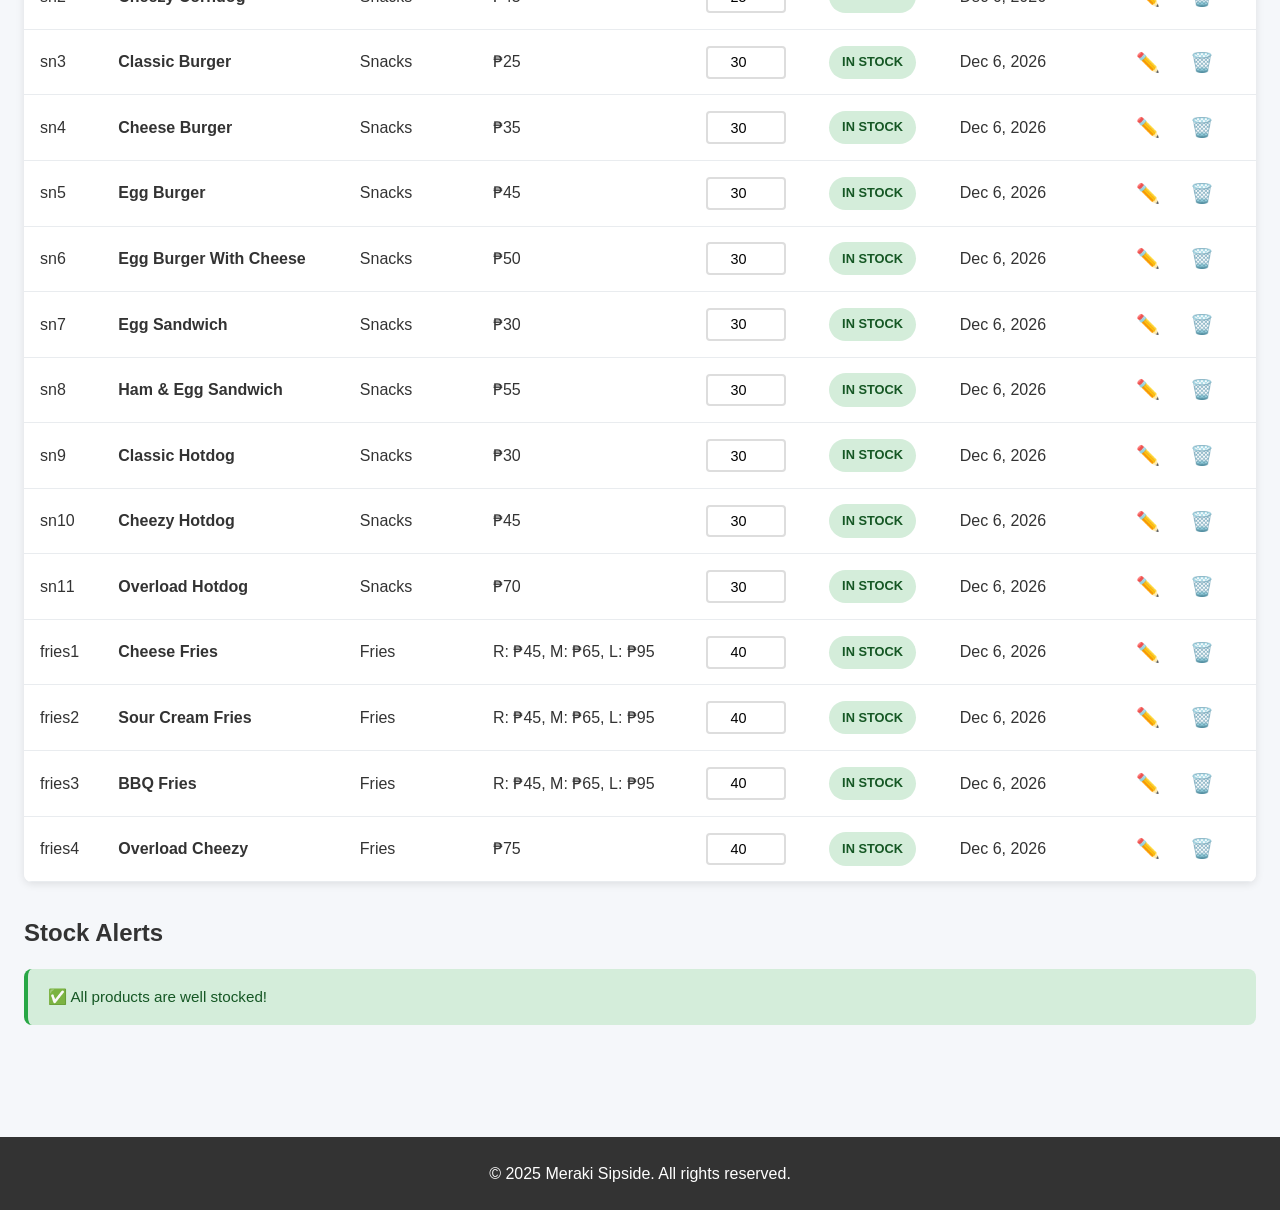
==== commit 894e44b4: "UI polish: pages markup updates and asset cleanup" ====
--- a/inventory.html
+++ b/inventory.html
@@ -11,8 +11,7 @@
     <header>
         <div class="header-container">
             <div class="logo">
-                <img src="assets/meraki-logo.svg" alt="Meraki Sipside" class="logo-img">
-                <h1>Meraki Sipside - Inventory</h1>
+                <h1>☕ Meraki Sipside - Inventory</h1>
             </div>
             <nav>
                 <a href="index.html" class="nav-link">Home</a>
--- a/styles.css
+++ b/styles.css
@@ -30,19 +30,6 @@
     align-items: center;
     flex-wrap: wrap;
     gap: 1rem;
-}
-
-.logo {
-    display: flex;
-    align-items: center;
-    gap: 1rem;
-}
-
-.logo-img {
-    width: 50px;
-    height: 50px;
-    object-fit: contain;
-    filter: brightness(0) invert(1);
 }
 
 .logo h1 {
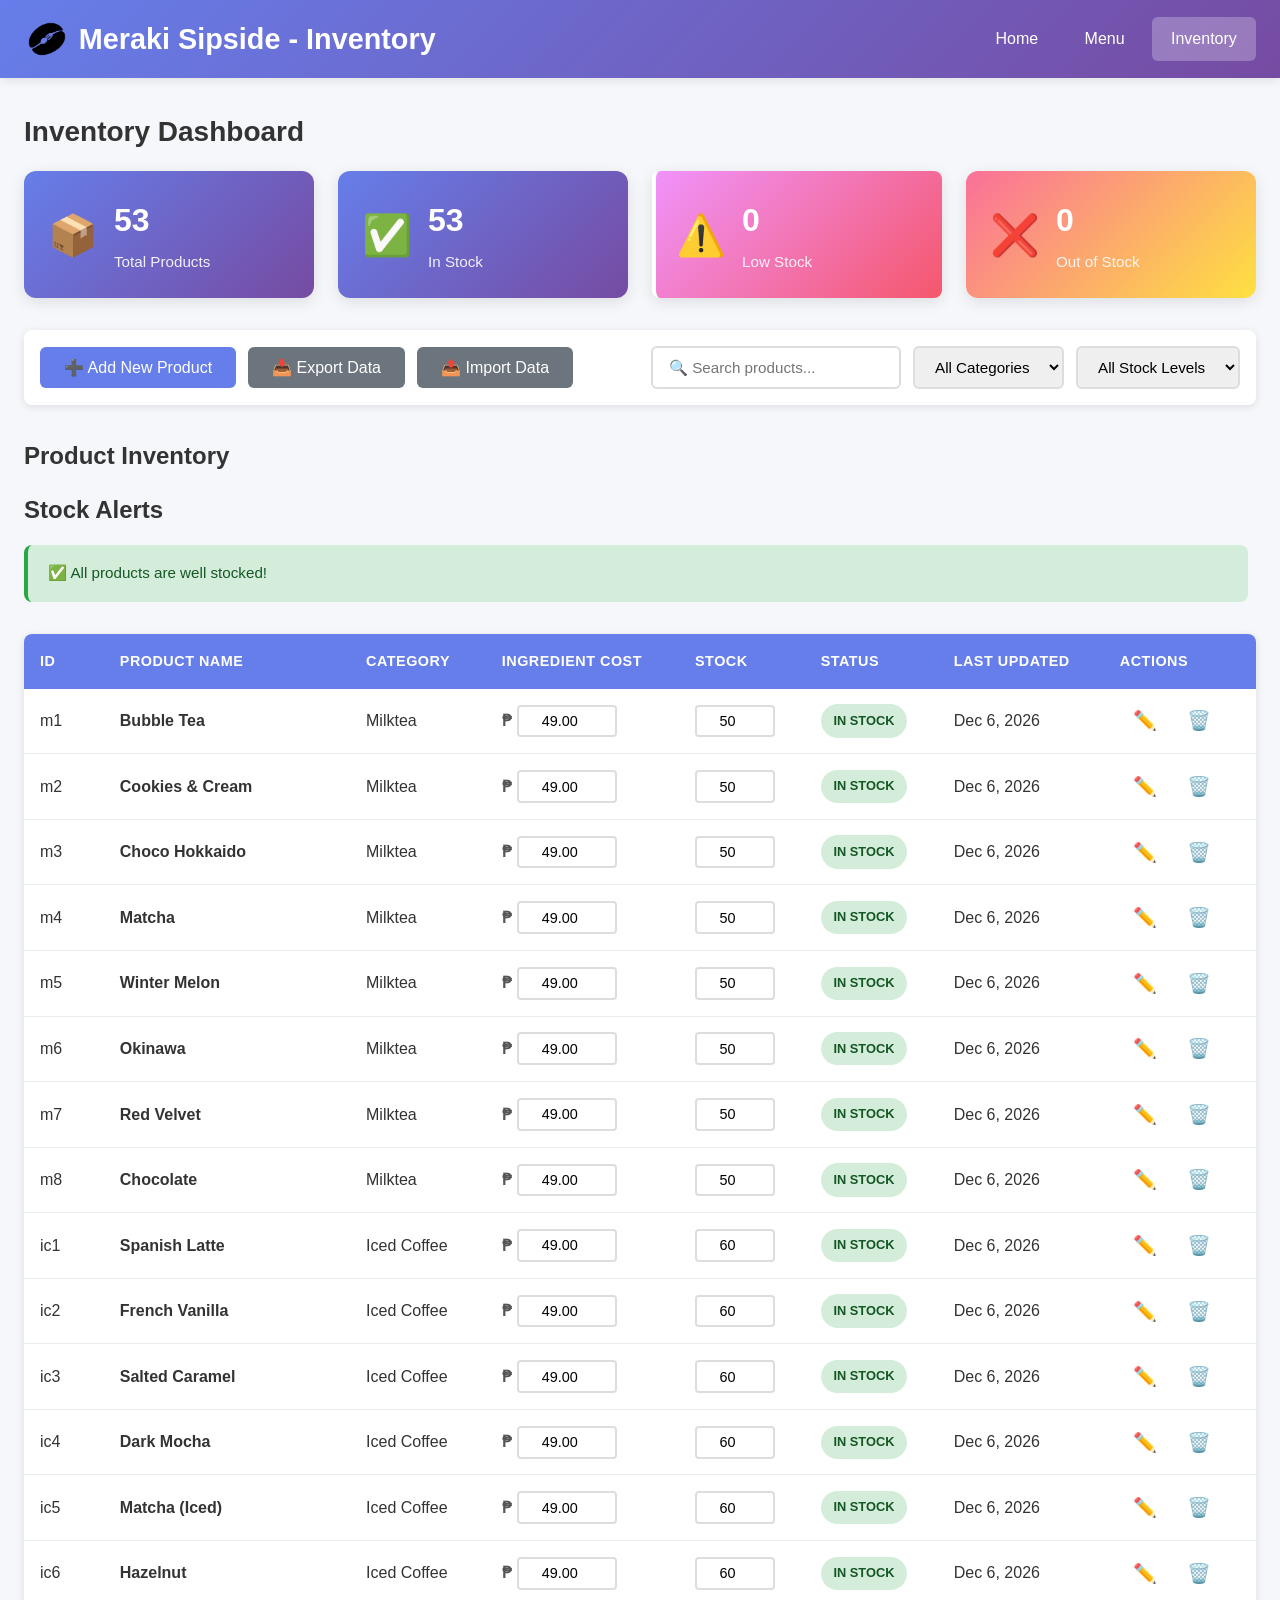
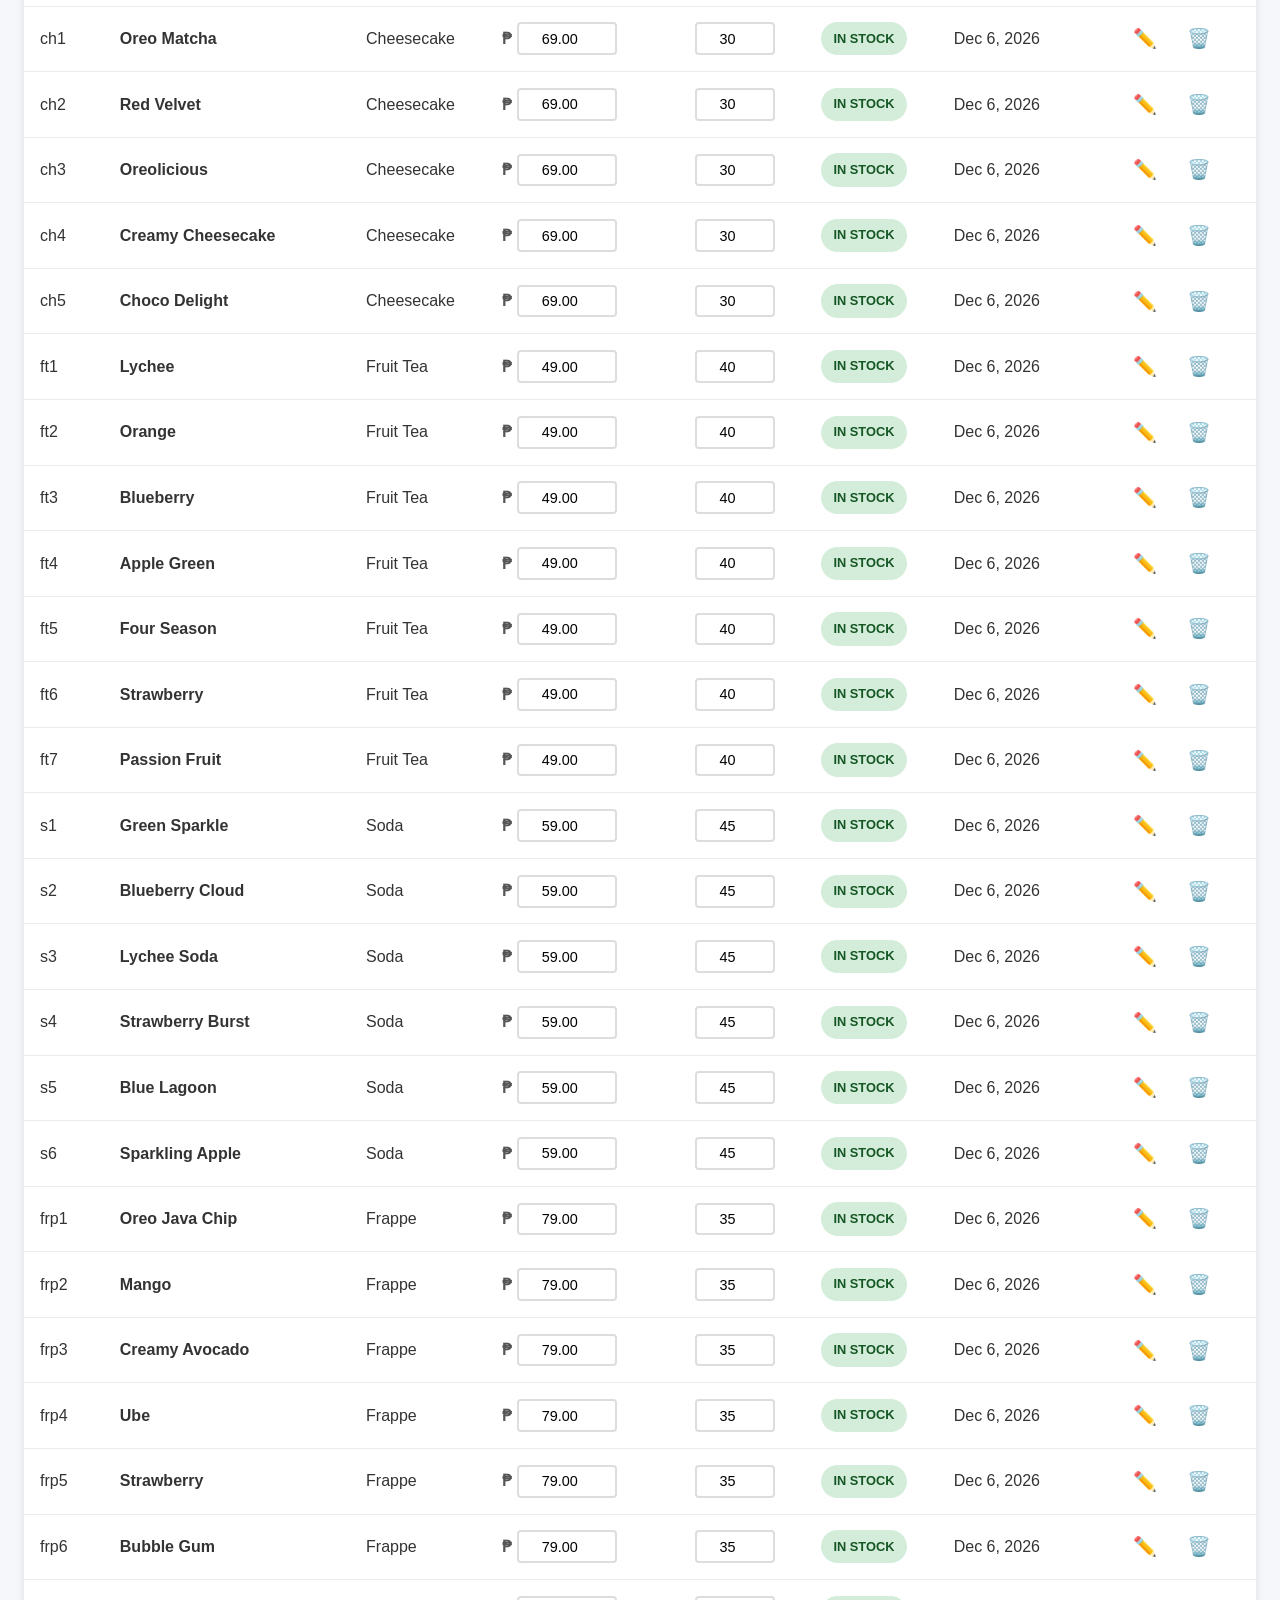
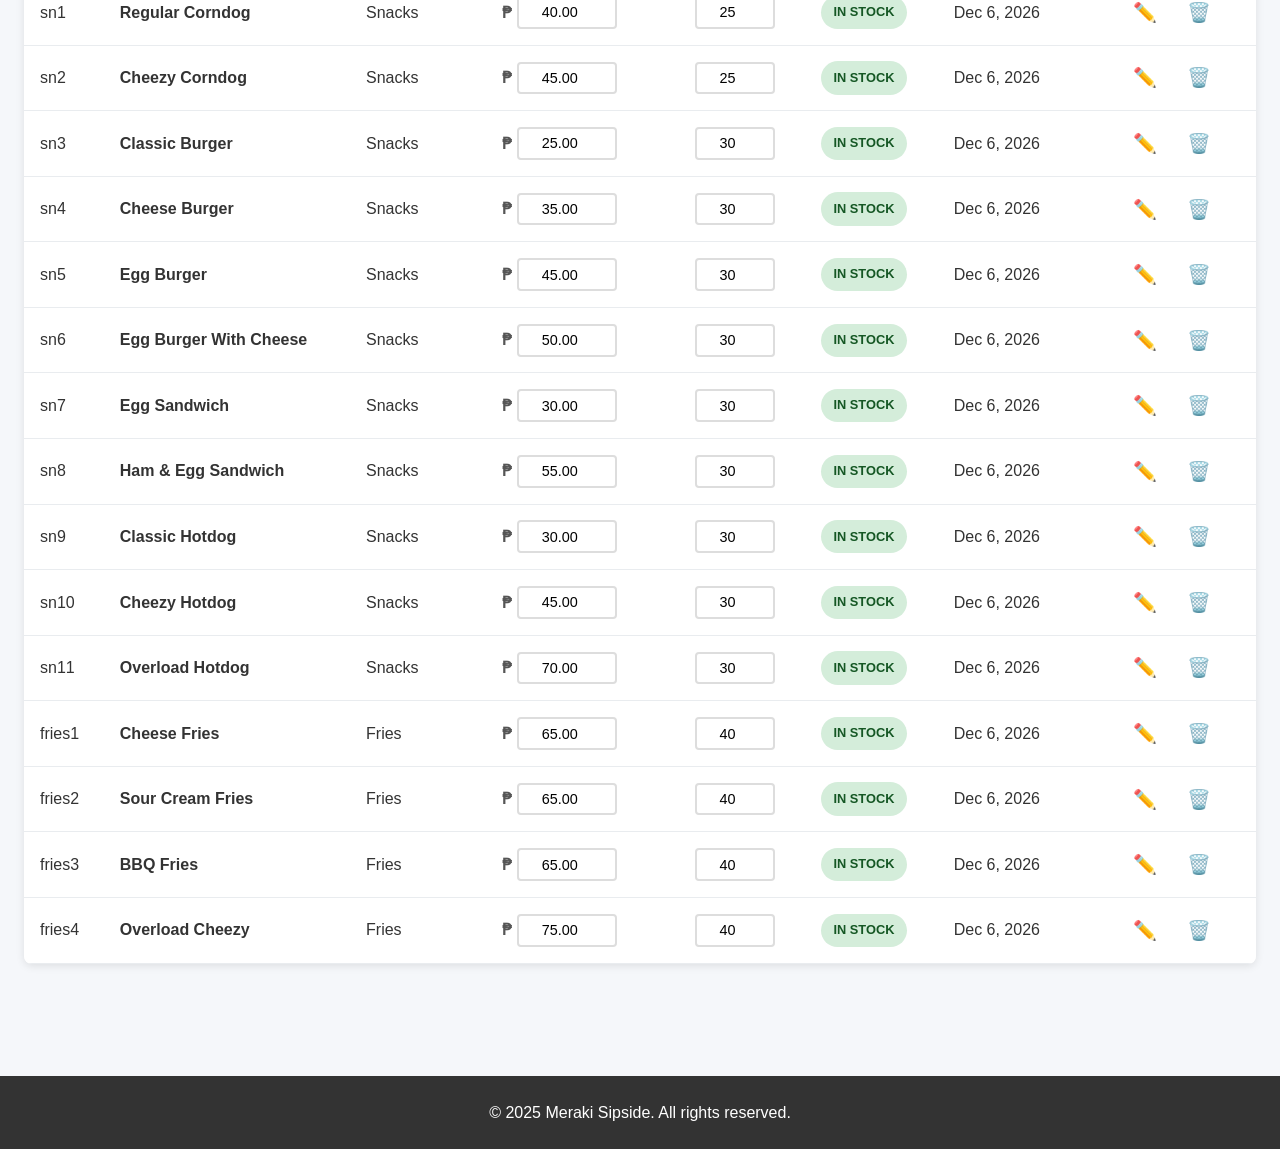
==== commit 071f58f7: "Refresh menu sizing labels and header branding" ====
--- a/inventory.html
+++ b/inventory.html
@@ -11,7 +11,8 @@
     <header>
         <div class="header-container">
             <div class="logo">
-                <h1>☕ Meraki Sipside - Inventory</h1>
+                <img src="meraki.png" alt="Meraki Sipside logo" class="logo-mark" />
+                <h1>Meraki Sipside - Inventory</h1>
             </div>
             <nav>
                 <a href="index.html" class="nav-link">Home</a>
@@ -63,7 +64,6 @@
                 <button id="btn-add-product" class="btn btn-primary">➕ Add New Product</button>
                 <button id="btn-export-data" class="btn btn-secondary">📥 Export Data</button>
                 <button id="btn-import-data" class="btn btn-secondary">📤 Import Data</button>
-                <button id="btn-reset-data" class="btn btn-danger">🔄 Reset to Default</button>
             </div>
             <div class="controls-right">
                 <input type="text" id="search-inventory" placeholder="🔍 Search products..." class="search-input">
@@ -90,6 +90,15 @@
         <!-- Inventory Table Section -->
         <section class="inventory-section">
             <h2>Product Inventory</h2>
+
+            <!-- Stock Alert Section -->
+            <section class="alerts-section">
+                <h2>Stock Alerts</h2>
+                <div id="alerts-container" class="alerts-container">
+                    <!-- Alerts will be dynamically generated -->
+                </div>
+            </section>
+
             <div class="table-container">
                 <table id="inventory-table" class="inventory-table">
                     <thead>
@@ -97,7 +106,7 @@
                             <th>ID</th>
                             <th>Product Name</th>
                             <th>Category</th>
-                            <th>Price(s)</th>
+                            <th>Ingredient Cost</th>
                             <th>Stock</th>
                             <th>Status</th>
                             <th>Last Updated</th>
@@ -147,27 +156,8 @@
                     </div>
 
                     <div class="form-group">
-                        <label>
-                            <input type="checkbox" id="form-has-sizes"> 
-                            Product has multiple sizes
-                        </label>
-                    </div>
-
-                    <!-- Single Price -->
-                    <div id="single-price-section" class="form-group">
-                        <label for="form-product-price">Price (₱) *</label>
-                        <input type="number" id="form-product-price" min="0" step="0.01" placeholder="49.00">
-                    </div>
-
-                    <!-- Multiple Sizes/Prices -->
-                    <div id="sizes-section" style="display: none;">
-                        <div class="form-group">
-                            <label>Size Variants and Prices</label>
-                            <div id="sizes-container">
-                                <!-- Size inputs will be added dynamically -->
-                            </div>
-                            <button type="button" id="btn-add-size" class="btn btn-small">+ Add Size</button>
-                        </div>
+                        <label for="form-product-price">Ingredient Cost (₱) *</label>
+                        <input type="number" id="form-product-price" min="0" step="0.01" required placeholder="49.00">
                     </div>
 
                     <div class="form-group">
@@ -188,13 +178,18 @@
             </div>
         </div>
 
-        <!-- Stock Alert Section -->
-        <section class="alerts-section">
-            <h2>Stock Alerts</h2>
-            <div id="alerts-container" class="alerts-container">
-                <!-- Alerts will be dynamically generated -->
-            </div>
-        </section>
+        <!-- Stock Status Modal -->
+        <div id="stock-status-modal" class="modal">
+            <div class="modal-content stock-modal-content">
+                <div class="modal-header">
+                    <h2 id="stock-modal-title">Stock Details</h2>
+                    <button class="modal-close" id="stock-modal-close">&times;</button>
+                </div>
+                <div id="stock-modal-body" class="stock-modal-body">
+                    <!-- Stock details will be injected dynamically -->
+                </div>
+            </div>
+        </div>
 
     </main>
 
--- a/styles.css
+++ b/styles.css
@@ -32,9 +32,21 @@
     gap: 1rem;
 }
 
+.logo {
+    display: flex;
+    align-items: center;
+    gap: 0.55rem;
+}
+
+.logo-mark {
+    width: 46px;
+    height: 46px;
+    object-fit: contain;
+}
+
 .logo h1 {
     font-size: 1.8rem;
-    margin-bottom: 0.25rem;
+    margin: 0;
 }
 
 .logo p {
@@ -384,6 +396,31 @@
 }
 
 .stock-input:focus {
+    outline: none;
+    border-color: #667eea;
+}
+
+.price-input-wrapper {
+    display: inline-flex;
+    align-items: center;
+    gap: 0.35rem;
+}
+
+.currency-symbol {
+    font-weight: 600;
+    color: #555;
+}
+
+.price-input {
+    width: 100px;
+    padding: 0.4rem 0.6rem;
+    border: 2px solid #ddd;
+    border-radius: 4px;
+    font-size: 0.9rem;
+    text-align: center;
+}
+
+.price-input:focus {
     outline: none;
     border-color: #667eea;
 }
@@ -505,6 +542,70 @@
     color: #333;
 }
 
+.stock-modal-content {
+    max-width: 540px;
+}
+
+.stock-modal-body {
+    padding: 1.5rem;
+    display: flex;
+    flex-direction: column;
+    gap: 1rem;
+}
+
+.stock-modal-item {
+    border: 1px solid #e0e7ff;
+    border-radius: 10px;
+    padding: 1rem 1.25rem;
+    background: #f8f9ff;
+    box-shadow: 0 4px 12px rgba(0, 0, 0, 0.08);
+    cursor: pointer;
+    transition: transform 0.2s ease, box-shadow 0.2s ease;
+}
+
+.stock-modal-item h3 {
+    margin-bottom: 0.25rem;
+    font-size: 1.2rem;
+}
+
+.stock-modal-meta {
+    margin-bottom: 0.5rem;
+    font-weight: 600;
+    color: #667eea;
+}
+
+.stock-modal-item:hover,
+.stock-modal-item:focus-visible {
+    transform: translateY(-2px);
+    box-shadow: 0 8px 24px rgba(0, 0, 0, 0.12);
+}
+
+.stock-modal-item:focus-visible {
+    outline: 3px solid #667eea;
+    outline-offset: 2px;
+}
+
+.stock-modal-item--warning {
+    border-color: #ffeeba;
+    background: #fff3cd;
+}
+
+.stock-modal-item--danger {
+    border-color: #f5c6cb;
+    background: #f8d7da;
+}
+
+.stock-modal-empty {
+    text-align: center;
+    color: #666;
+    font-size: 1rem;
+}
+
+.inventory-table tbody tr.highlight-focus {
+    background-color: #fff7ba !important;
+    transition: background-color 0.3s ease;
+}
+
 /* Product Form */
 .product-form {
     padding: 1.5rem;
@@ -550,44 +651,6 @@
     width: auto;
 }
 
-/* Sizes Section */
-#sizes-container {
-    margin-bottom: 1rem;
-}
-
-.size-input-group {
-    display: flex;
-    gap: 0.5rem;
-    margin-bottom: 0.75rem;
-    align-items: center;
-}
-
-.size-input-group input {
-    flex: 1;
-    padding: 0.6rem;
-    border: 2px solid #ddd;
-    border-radius: 6px;
-}
-
-.size-input-group .size-name {
-    max-width: 120px;
-}
-
-.btn-remove-size {
-    padding: 0.6rem;
-    background: #dc3545;
-    color: white;
-    border: none;
-    border-radius: 6px;
-    cursor: pointer;
-    font-size: 1rem;
-    transition: background 0.2s;
-}
-
-.btn-remove-size:hover {
-    background: #c82333;
-}
-
 /* Form Actions */
 .form-actions {
     display: flex;
@@ -613,6 +676,9 @@
     display: flex;
     flex-direction: column;
     gap: 0.75rem;
+    max-height: 220px;
+    overflow-y: auto;
+    padding-right: 0.5rem;
 }
 
 .alert {
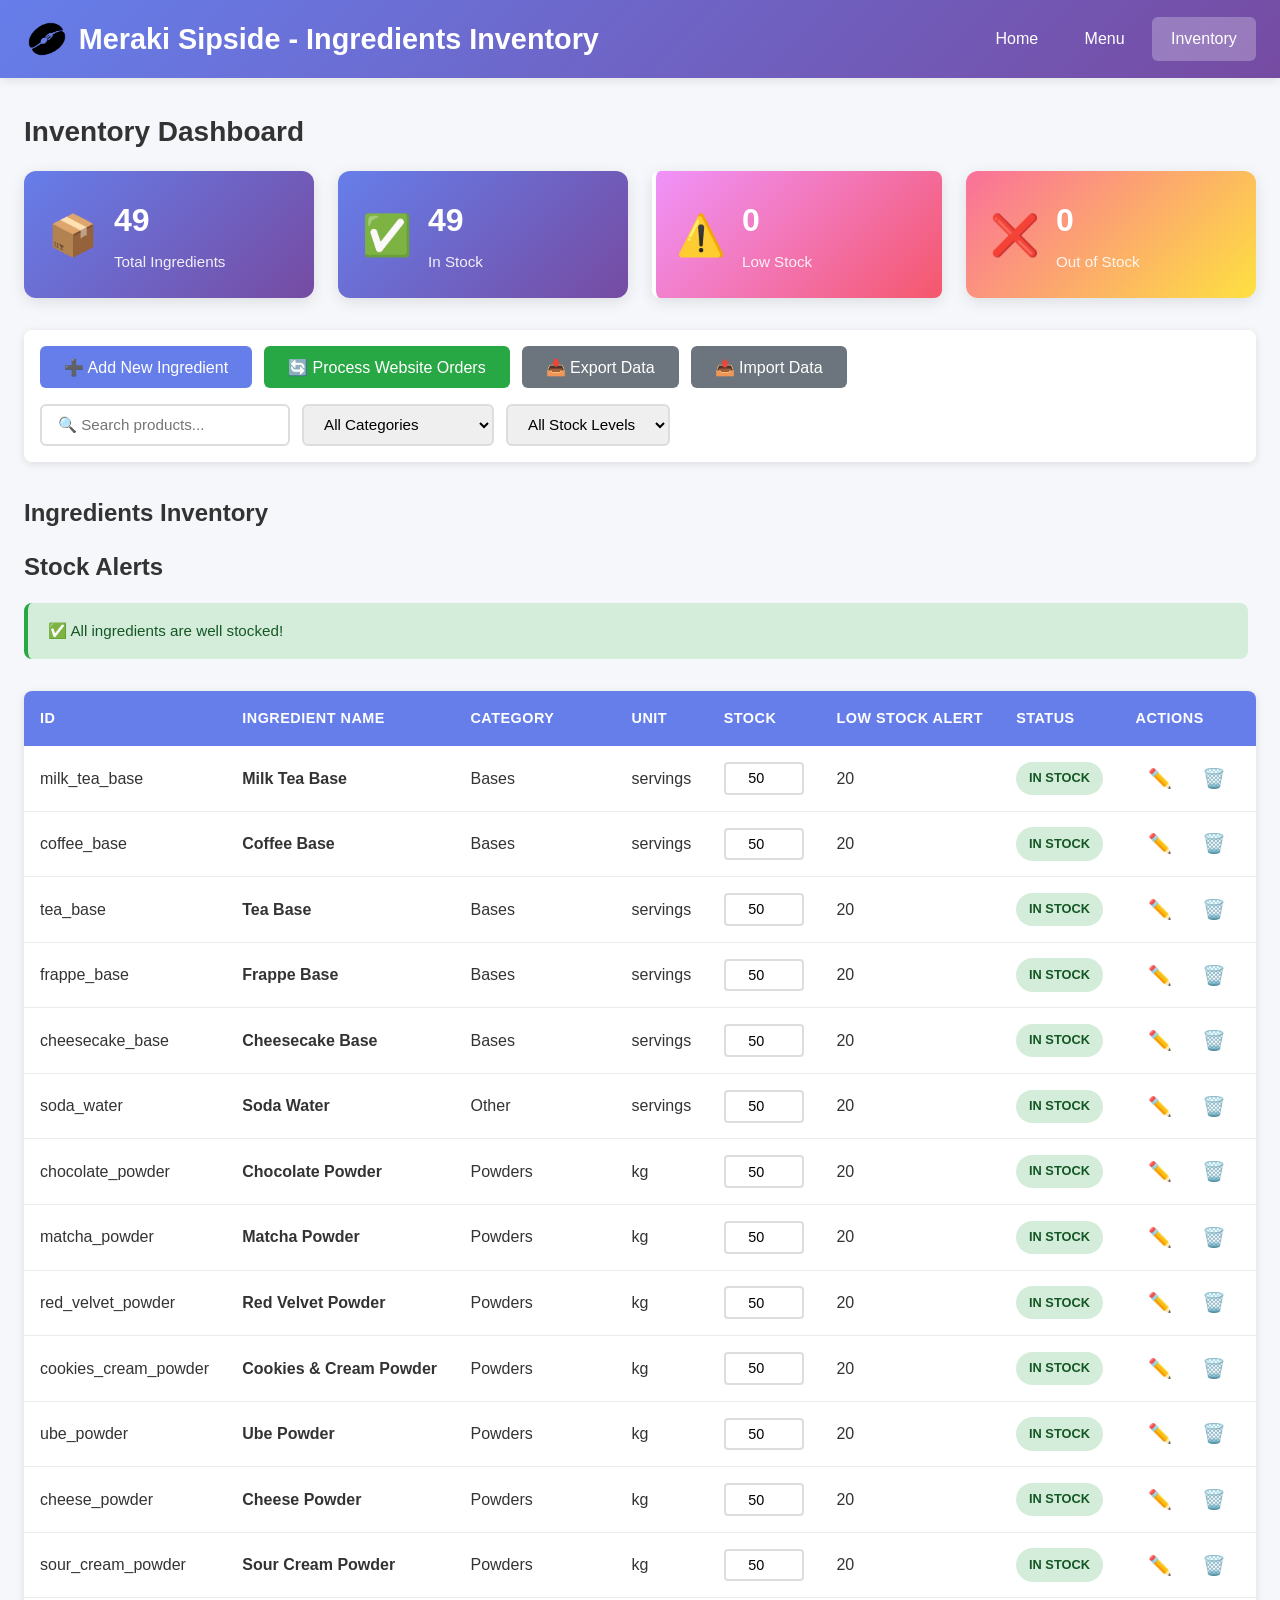
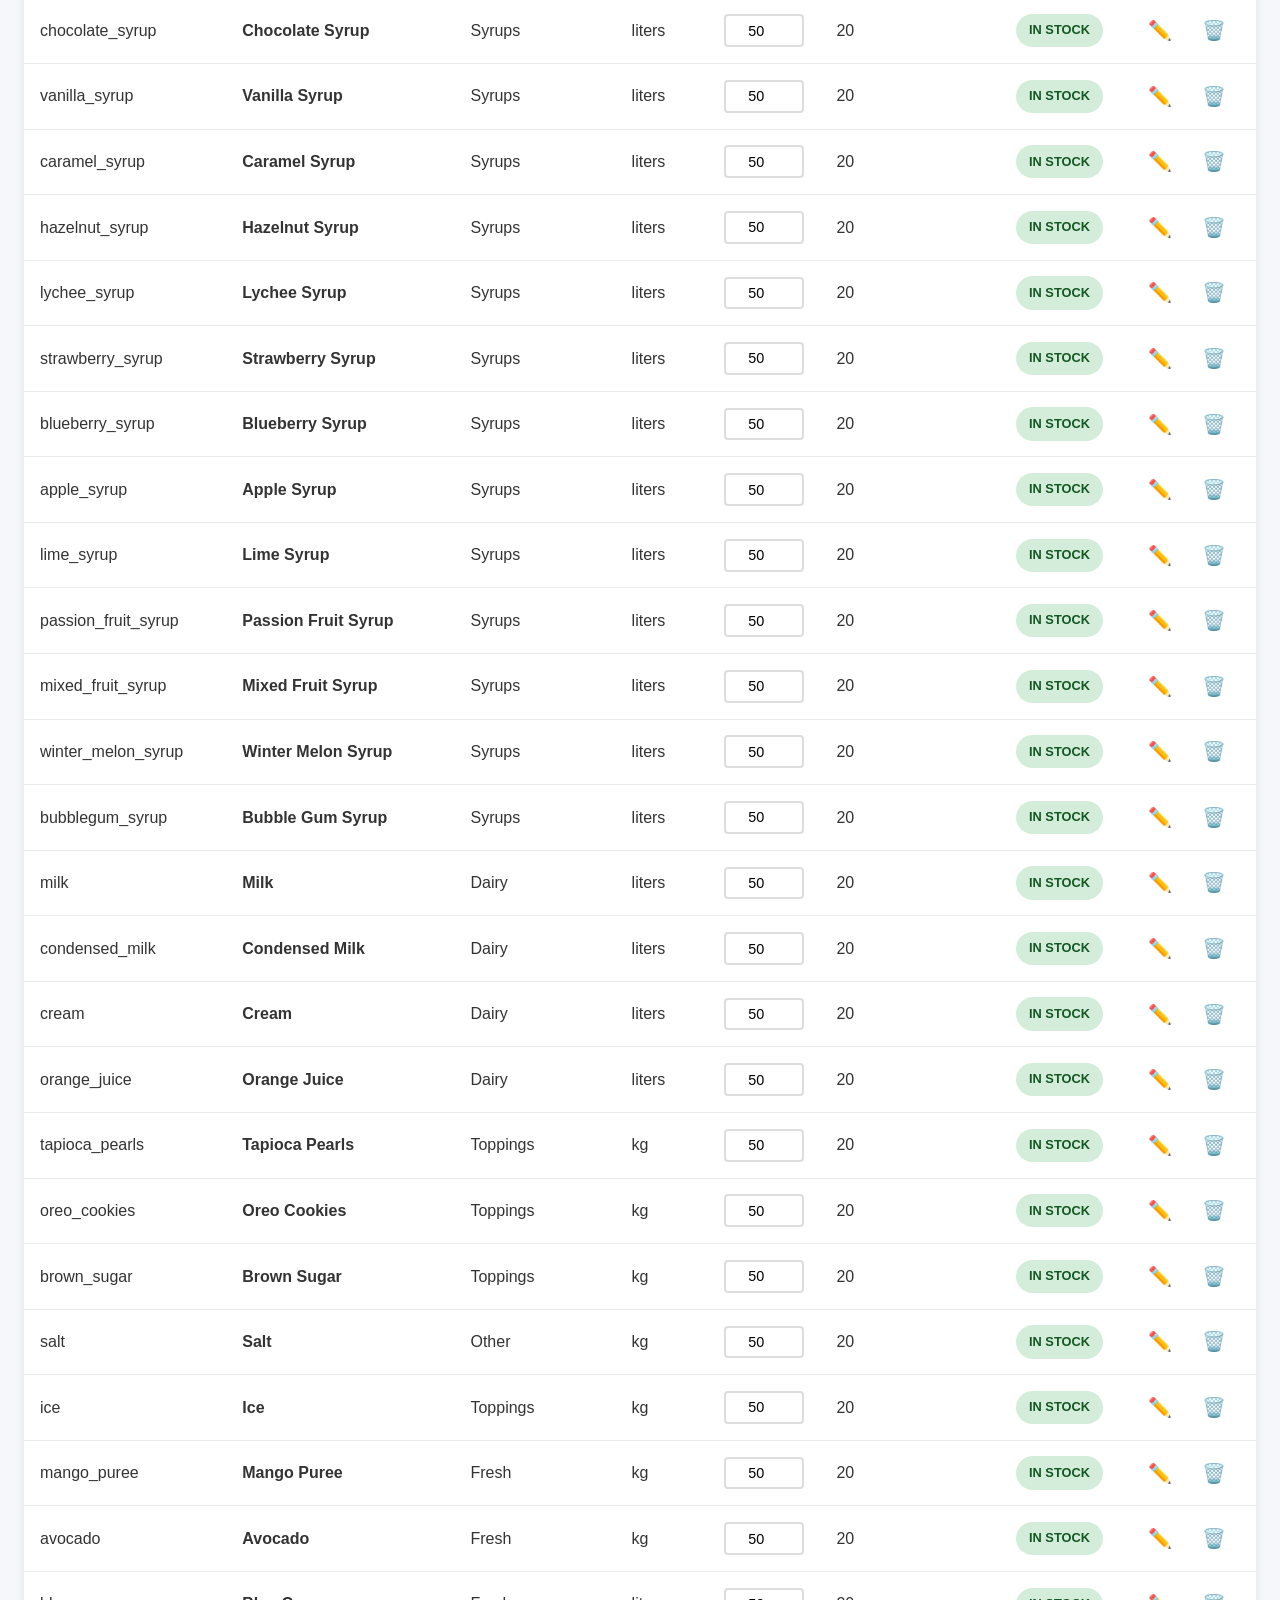
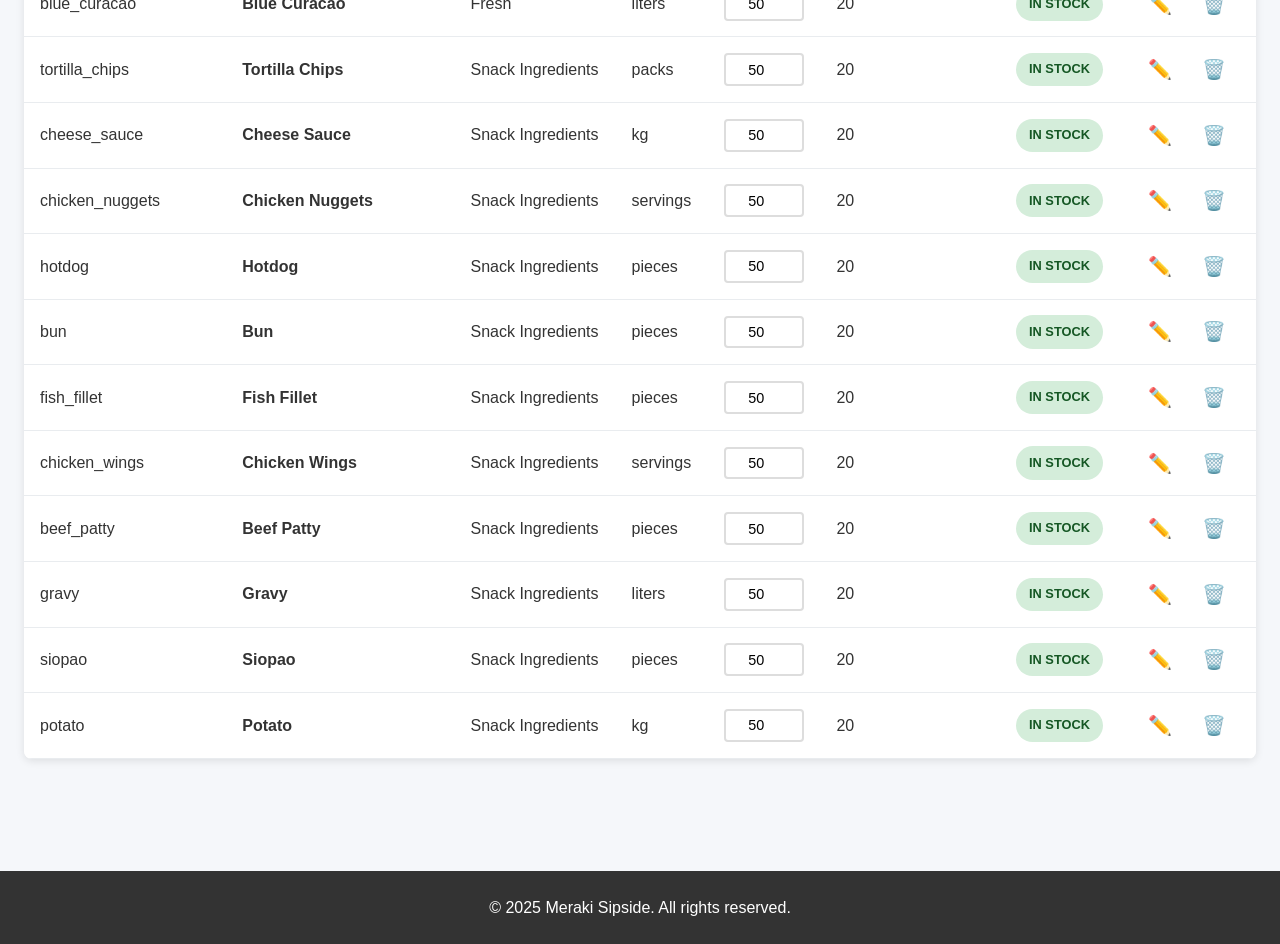
==== commit 0c5589a1: "Co-authored-by: John Raye C. Escultor <escultorjohnraye@gmail.com>" ====
--- a/inventory.html
+++ b/inventory.html
@@ -3,8 +3,10 @@
 <head>
     <meta charset="UTF-8">
     <meta name="viewport" content="width=device-width, initial-scale=1.0">
-    <title>Inventory Management - Meraki Sipside</title>
+    <title>Ingredients Inventory - Meraki Sipside</title>
     <link rel="stylesheet" href="styles.css">
+    <script src="../WebSite/meraki-sipside/src/scripts/recipes.js"></script>
+    <script src="inventory-sync.js"></script>
     <script src="inventory.js" defer></script>
 </head>
 <body>
@@ -12,7 +14,7 @@
         <div class="header-container">
             <div class="logo">
                 <img src="meraki.png" alt="Meraki Sipside logo" class="logo-mark" />
-                <h1>Meraki Sipside - Inventory</h1>
+                <h1>Meraki Sipside - Ingredients Inventory</h1>
             </div>
             <nav>
                 <a href="index.html" class="nav-link">Home</a>
@@ -31,7 +33,7 @@
                     <div class="card-icon">📦</div>
                     <div class="card-content">
                         <h3 id="total-products">0</h3>
-                        <p>Total Products</p>
+                        <p>Total Ingredients</p>
                     </div>
                 </div>
                 <div class="dashboard-card">
@@ -61,7 +63,8 @@
         <!-- Controls Section -->
         <section class="controls">
             <div class="controls-left">
-                <button id="btn-add-product" class="btn btn-primary">➕ Add New Product</button>
+                <button id="btn-add-ingredient" class="btn btn-primary">➕ Add New Ingredient</button>
+                <button id="btn-sync-orders" class="btn btn-success">🔄 Process Website Orders</button>
                 <button id="btn-export-data" class="btn btn-secondary">📥 Export Data</button>
                 <button id="btn-import-data" class="btn btn-secondary">📤 Import Data</button>
             </div>
@@ -69,14 +72,13 @@
                 <input type="text" id="search-inventory" placeholder="🔍 Search products..." class="search-input">
                 <select id="filter-category" class="filter-select">
                     <option value="all">All Categories</option>
-                    <option value="Milktea">Milktea</option>
-                    <option value="Iced Coffee">Iced Coffee</option>
-                    <option value="Cheesecake">Cheesecake</option>
-                    <option value="Fruit Tea">Fruit Tea</option>
-                    <option value="Soda">Soda</option>
-                    <option value="Frappe">Frappe</option>
-                    <option value="Snacks">Snacks</option>
-                    <option value="Fries">Fries</option>
+                    <option value="Bases">Bases</option>
+                    <option value="Powders">Powders</option>
+                    <option value="Syrups">Syrups</option>
+                    <option value="Dairy">Dairy & Liquids</option>
+                    <option value="Toppings">Toppings & Add-ons</option>
+                    <option value="Fresh">Fresh Items</option>
+                    <option value="Snack Ingredients">Snack Ingredients</option>
                 </select>
                 <select id="filter-stock" class="filter-select">
                     <option value="all">All Stock Levels</option>
@@ -89,7 +91,7 @@
 
         <!-- Inventory Table Section -->
         <section class="inventory-section">
-            <h2>Product Inventory</h2>
+            <h2>Ingredients Inventory</h2>
 
             <!-- Stock Alert Section -->
             <section class="alerts-section">
@@ -104,12 +106,12 @@
                     <thead>
                         <tr>
                             <th>ID</th>
-                            <th>Product Name</th>
+                            <th>Ingredient Name</th>
                             <th>Category</th>
-                            <th>Ingredient Cost</th>
+                            <th>Unit</th>
                             <th>Stock</th>
+                            <th>Low Stock Alert</th>
                             <th>Status</th>
-                            <th>Last Updated</th>
                             <th>Actions</th>
                         </tr>
                     </thead>
@@ -131,48 +133,28 @@
                     <input type="hidden" id="form-product-id">
                     
                     <div class="form-group">
-                        <label for="form-product-name">Product Name *</label>
-                        <input type="text" id="form-product-name" required placeholder="e.g., Bubble Tea">
+                        <label for="form-product-name">Ingredient Name *</label>
+                        <input type="text" id="form-product-name" required placeholder="e.g., Chocolate Powder">
                     </div>
 
                     <div class="form-group">
-                        <label for="form-product-category">Category *</label>
-                        <select id="form-product-category" required>
-                            <option value="">Select Category</option>
-                            <option value="Milktea">Milktea</option>
-                            <option value="Iced Coffee">Iced Coffee</option>
-                            <option value="Cheesecake">Cheesecake</option>
-                            <option value="Fruit Tea">Fruit Tea</option>
-                            <option value="Soda">Soda</option>
-                            <option value="Frappe">Frappe</option>
-                            <option value="Snacks">Snacks</option>
-                            <option value="Fries">Fries</option>
-                        </select>
-                    </div>
-
-                    <div class="form-group">
-                        <label for="form-product-description">Description</label>
-                        <textarea id="form-product-description" rows="3" placeholder="Product description..."></textarea>
-                    </div>
-
-                    <div class="form-group">
-                        <label for="form-product-price">Ingredient Cost (₱) *</label>
-                        <input type="number" id="form-product-price" min="0" step="0.01" required placeholder="49.00">
+                        <label for="form-product-unit">Unit *</label>
+                        <input type="text" id="form-product-unit" required placeholder="e.g., kg, liters, servings">
                     </div>
 
                     <div class="form-group">
                         <label for="form-product-stock">Stock Quantity *</label>
-                        <input type="number" id="form-product-stock" min="0" required placeholder="100">
+                        <input type="number" id="form-product-stock" min="0" step="1" required placeholder="50">
                     </div>
 
                     <div class="form-group">
-                        <label for="form-product-low-stock">Low Stock Threshold</label>
-                        <input type="number" id="form-product-low-stock" min="0" value="10" placeholder="10">
+                        <label for="form-product-low-stock">Low Stock Threshold *</label>
+                        <input type="number" id="form-product-low-stock" min="0" step="1" value="20" required placeholder="20">
                     </div>
 
                     <div class="form-actions">
                         <button type="button" class="btn btn-secondary" id="btn-cancel-form">Cancel</button>
-                        <button type="submit" class="btn btn-primary">Save Product</button>
+                        <button type="submit" class="btn btn-primary">Save Ingredient</button>
                     </div>
                 </form>
             </div>
--- a/styles.css
+++ b/styles.css
@@ -933,3 +933,35 @@
         page-break-inside: avoid;
     }
 }
+
+/* Order Sync Button Styles */
+.btn-success {
+    background: #28a745;
+    color: white;
+}
+
+.btn-success:hover {
+    background: #218838;
+}
+
+.btn-info {
+    background: #17a2b8;
+    color: white;
+}
+
+.btn-info:hover {
+    background: #138496;
+}
+
+.pulse {
+    animation: pulse 2s infinite;
+}
+
+@keyframes pulse {
+    0%, 100% {
+        box-shadow: 0 0 0 0 rgba(40, 167, 69, 0.7);
+    }
+    50% {
+        box-shadow: 0 0 0 10px rgba(40, 167, 69, 0);
+    }
+}
